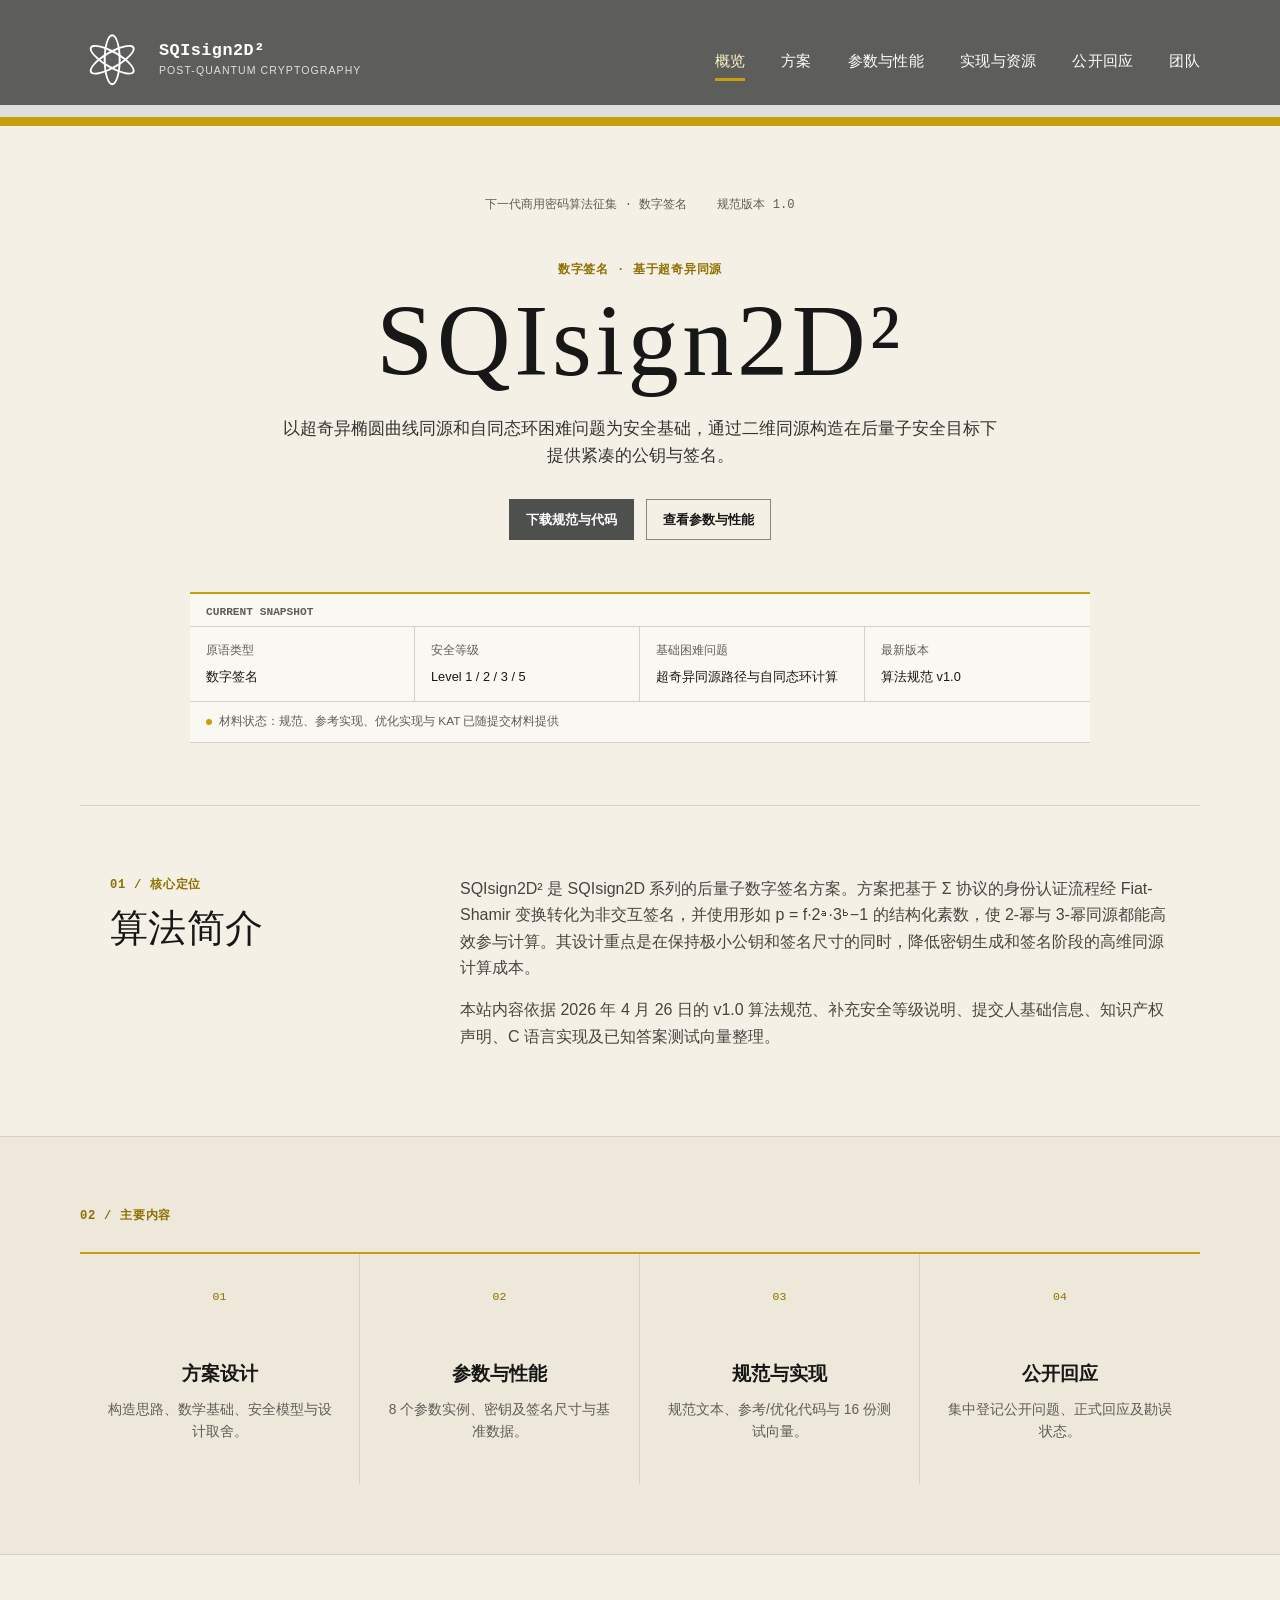
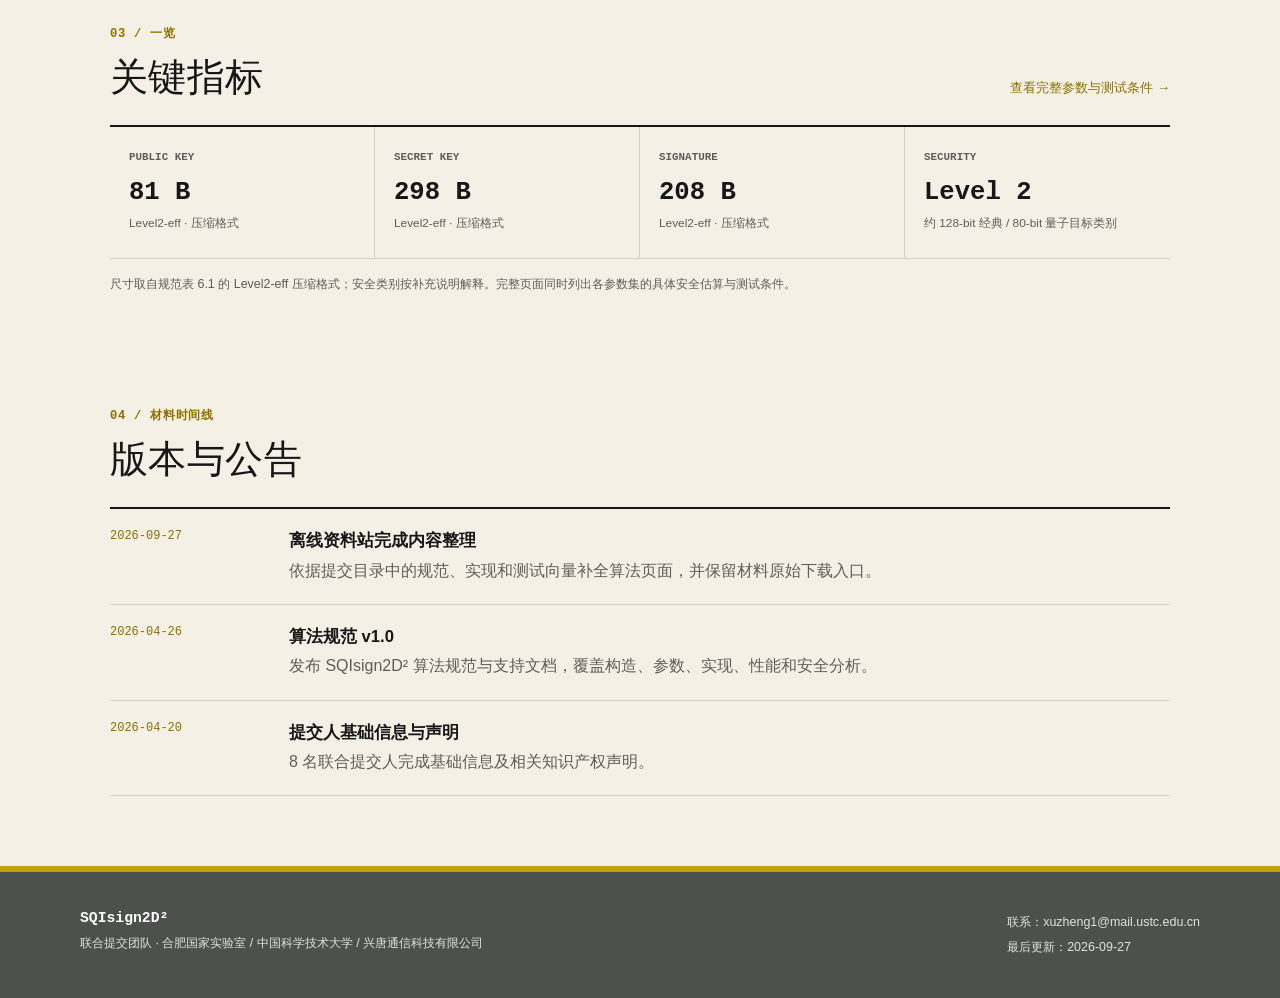
==== index.html @ 8ddaa25a "Add files via upload 0.1" ====
<!doctype html>
<html lang="zh-CN">
<head>
  <meta charset="utf-8">
  <meta name="viewport" content="width=device-width, initial-scale=1">
  <meta name="description" content="SQIsign2D² 是基于超奇异椭圆曲线同源与自同态环困难问题的后量子数字签名方案。">
  <title>SQIsign2D² — 后量子数字签名方案</title>
  <link rel="icon" type="image/svg+xml" href="assets/favicon.svg">
  <link rel="stylesheet" href="assets/styles.css">
  <script defer src="assets/site.js"></script>
</head>
<body data-page="home">
  <a class="skip-link" href="#main">跳到正文</a>
  <header class="site-header">
    <a class="brand" href="index.html" aria-label="返回首页">
      <span class="brand-mark" aria-hidden="true"><i></i><i></i><i></i></span>
      <span><b>SQIsign2D²</b><small>POST-QUANTUM CRYPTOGRAPHY</small></span>
    </a>
    <button class="menu-button" type="button" aria-expanded="false" aria-controls="primary-nav">菜单</button>
    <nav id="primary-nav" class="primary-nav" aria-label="主导航">
      <a data-nav="home" href="index.html">概览</a>
      <a data-nav="scheme" href="scheme.html">方案</a>
      <a data-nav="parameters" href="parameters.html">参数与性能</a>
      <a data-nav="implementation" href="implementation.html">实现与资源</a>
      <a data-nav="responses" href="responses.html">公开回应</a>
      <a data-nav="team" href="team.html">团队</a>
    </nav>
  </header>
  <main id="main">
    <section class="hero">
      <div class="eyebrow"><span>下一代商用密码算法征集 · 数字签名</span><span>规范版本 1.0</span></div>
      <div class="hero-layout">
        <div>
          <p class="kicker">数字签名 · 基于超奇异同源</p>
          <h1>SQIsign2D²</h1>
          <p class="lead">以超奇异椭圆曲线同源和自同态环困难问题为安全基础，通过二维同源构造在后量子安全目标下提供紧凑的公钥与签名。</p>
          <div class="hero-actions">
            <a class="button primary" href="implementation.html#downloads">下载规范与代码</a>
            <a class="button ghost" href="parameters.html">查看参数与性能</a>
          </div>
        </div>
        <aside class="status-panel" aria-label="方案状态">
          <p class="panel-label">CURRENT SNAPSHOT</p>
          <dl>
            <div><dt>原语类型</dt><dd>数字签名</dd></div>
            <div><dt>安全等级</dt><dd>Level 1 / 2 / 3 / 5</dd></div>
            <div><dt>基础困难问题</dt><dd>超奇异同源路径与自同态环计算</dd></div>
            <div><dt>最新版本</dt><dd>算法规范 v1.0</dd></div>
          </dl>
          <p class="status-note"><span></span>材料状态：规范、参考实现、优化实现与 KAT 已随提交材料提供</p>
        </aside>
      </div>
    </section>
    <section class="section intro-grid">
      <div><p class="section-index">01 / 核心定位</p><h2>算法简介</h2></div>
      <div class="prose">
        <p>SQIsign2D² 是 SQIsign2D 系列的后量子数字签名方案。方案把基于 Σ 协议的身份认证流程经 Fiat-Shamir 变换转化为非交互签名，并使用形如 p = f·2ᵃ·3ᵇ−1 的结构化素数，使 2-幂与 3-幂同源都能高效参与计算。其设计重点是在保持极小公钥和签名尺寸的同时，降低密钥生成和签名阶段的高维同源计算成本。</p>
        <p>本站内容依据 2026 年 4 月 26 日的 v1.0 算法规范、补充安全等级说明、提交人基础信息、知识产权声明、C 语言实现及已知答案测试向量整理。</p>
      </div>
    </section>
    <section class="section feature-band">
      <p class="section-index light">02 / 主要内容</p>
      <div class="feature-grid">
        <a href="scheme.html"><span>01</span><h3>方案设计</h3><p>构造思路、数学基础、安全模型与设计取舍。</p></a>
        <a href="parameters.html"><span>02</span><h3>参数与性能</h3><p>8 个参数实例、密钥及签名尺寸与基准数据。</p></a>
        <a href="implementation.html"><span>03</span><h3>规范与实现</h3><p>规范文本、参考/优化代码与 16 份测试向量。</p></a>
        <a href="responses.html"><span>04</span><h3>公开回应</h3><p>集中登记公开问题、正式回应及勘误状态。</p></a>
      </div>
    </section>
    <section class="section metrics-section">
      <div class="section-heading"><div><p class="section-index">03 / 一览</p><h2>关键指标</h2></div><a class="text-link" href="parameters.html">查看完整参数与测试条件 →</a></div>
      <div class="metric-grid">
        <article><small>PUBLIC KEY</small><strong>81 B</strong><span>Level2-eff · 压缩格式</span></article>
        <article><small>SECRET KEY</small><strong>298 B</strong><span>Level2-eff · 压缩格式</span></article>
        <article><small>SIGNATURE</small><strong>208 B</strong><span>Level2-eff · 压缩格式</span></article>
        <article><small>SECURITY</small><strong>Level 2</strong><span>约 128-bit 经典 / 80-bit 量子目标类别</span></article>
      </div>
      <p class="fineprint">尺寸取自规范表 6.1 的 Level2-eff 压缩格式；安全类别按补充说明解释。完整页面同时列出各参数集的具体安全估算与测试条件。</p>
    </section>
    <section class="section update-section">
      <div class="section-heading"><div><p class="section-index">04 / 材料时间线</p><h2>版本与公告</h2></div></div>
      <ol class="timeline">
        <li><time>2026-09-27</time><div><h3>离线资料站完成内容整理</h3><p>依据提交目录中的规范、实现和测试向量补全算法页面，并保留材料原始下载入口。</p></div></li>
        <li><time>2026-04-26</time><div><h3>算法规范 v1.0</h3><p>发布 SQIsign2D² 算法规范与支持文档，覆盖构造、参数、实现、性能和安全分析。</p></div></li>
        <li><time>2026-04-20</time><div><h3>提交人基础信息与声明</h3><p>8 名联合提交人完成基础信息及相关知识产权声明。</p></div></li>
      </ol>
    </section>
  </main>
  <footer class="site-footer"><div><b>SQIsign2D²</b><p>联合提交团队 · 合肥国家实验室 / 中国科学技术大学 / 兴唐通信科技有限公司</p></div><div><p>联系：xuzheng1@mail.ustc.edu.cn</p><p>最后更新：2026-09-27</p></div></footer>
</body>
</html>
---- assets/styles.css ----
:root {
  --ink: #171717;
  --muted: #5f5d58;
  --ivory: #f4f0e5;
  --ivory-deep: #ebe5d8;
  --paper: #fffdf7;
  --charcoal: #5d5e5b;
  --charcoal-dark: #4e504e;
  --gold: #c5a009;
  --gold-dark: #8d7000;
  --line: #d8d1c2;
  --max: 1120px;
  --serif: Georgia, "Times New Roman", "Songti SC", STSong, serif;
  --sans: Arial, "Microsoft YaHei", sans-serif;
  --mono: "Courier New", Consolas, monospace;
}

* { box-sizing: border-box; }
html { scroll-behavior: smooth; }
body { margin: 0; color: var(--ink); background: var(--ivory); font: 16px/1.65 var(--sans); }
a { color: var(--gold-dark); }
button, select { font: inherit; }
p, h1, h2, h3 { margin-top: 0; }
.skip-link { position: fixed; z-index: 100; top: -5rem; left: 1rem; padding: .6rem 1rem; background: #fff; }
.skip-link:focus { top: 1rem; }

.site-header {
  min-height: 126px;
  padding: 0 max(30px, calc((100vw - var(--max)) / 2));
  display: flex;
  align-items: center;
  justify-content: space-between;
  gap: 2rem;
  color: #fff;
  background: var(--charcoal);
  border-bottom: 9px solid var(--gold);
  box-shadow: inset 0 -12px 0 rgba(255,255,255,.8);
}
.brand { display: flex; align-items: center; gap: 15px; color: #fff; text-decoration: none; min-width: max-content; }
.brand span:last-child { display: flex; flex-direction: column; line-height: 1.12; }
.brand b { font: 600 1.05rem var(--mono); letter-spacing: .03em; }
.brand small { margin-top: 5px; color: #e0e0dc; font-size: .66rem; letter-spacing: .1em; }
.brand-mark { position: relative; width: 64px; height: 64px; display: grid; place-items: center; transform: rotate(30deg); }
.brand-mark i { position: absolute; width: 51px; height: 17px; border: 2px solid #fff; border-radius: 50%; }
.brand-mark i:nth-child(2) { transform: rotate(60deg); }
.brand-mark i:nth-child(3) { transform: rotate(120deg); }
.primary-nav { display: flex; align-items: center; gap: clamp(18px, 2.8vw, 40px); }
.primary-nav a { position: relative; padding: 44px 0 38px; color: #fff; text-decoration: none; font: 500 .96rem var(--mono); letter-spacing: .02em; white-space: nowrap; }
.primary-nav a:hover, .primary-nav a.active { color: #fff5c6; }
.primary-nav a.active::after { content: ""; position: absolute; right: 0; bottom: 29px; left: 0; height: 3px; background: var(--gold); }
.menu-button { display: none; padding: .45rem .75rem; color: #fff; background: transparent; border: 1px solid #e6e6e1; }

.hero { padding: 70px max(30px, calc((100vw - var(--max)) / 2)) 62px; text-align: center; background: var(--ivory); }
.eyebrow { display: flex; justify-content: center; gap: 30px; color: var(--muted); font: 500 .76rem var(--mono); }
.hero-layout { padding-top: 48px; }
.kicker, .section-index { color: var(--gold-dark); font: 600 .76rem var(--mono); letter-spacing: .06em; text-transform: uppercase; }
.hero h1 { margin: 8px 0 22px; font: 400 clamp(4rem, 8vw, 7rem)/1 var(--serif); letter-spacing: .035em; }
.lead { max-width: 720px; margin: 0 auto; color: #343432; font-size: 1.04rem; }
.hero-actions { display: flex; flex-wrap: wrap; justify-content: center; gap: 12px; margin-top: 30px; }
.button { display: inline-flex; min-height: 41px; padding: .5rem 1rem; align-items: center; justify-content: center; color: var(--ink); background: transparent; border: 1px solid #88857d; text-decoration: none; font-size: .84rem; font-weight: 600; }
.button:hover { border-color: var(--gold-dark); background: #fffaf0; }
.button.primary { color: #fff; background: var(--charcoal-dark); border-color: var(--charcoal-dark); }
.button.primary:hover { background: #3f413f; }
.button.small { min-height: 36px; padding: .4rem .7rem; font-size: .78rem; }
.button.disabled { color: var(--muted); background: var(--ivory-deep); border-color: var(--line); pointer-events: none; overflow-wrap: anywhere; }
.status-panel { max-width: 900px; margin: 52px auto 0; padding: 0; text-align: left; background: rgba(255,255,255,.48); border-top: 2px solid var(--gold); border-bottom: 1px solid var(--line); }
.panel-label { margin: 0; padding: 12px 16px 8px; color: var(--muted); font: 600 .7rem var(--mono); }
.status-panel dl { display: grid; grid-template-columns: repeat(4, 1fr); margin: 0; }
.status-panel dl div { min-width: 0; padding: 14px 16px; border-top: 1px solid var(--line); border-right: 1px solid var(--line); }
.status-panel dl div:last-child { border-right: 0; }
.status-panel dt { color: var(--muted); font-size: .75rem; }
.status-panel dd { margin: 5px 0 0; font-size: .8rem; overflow-wrap: anywhere; }
.status-note { margin: 0; padding: 10px 16px; color: var(--muted); border-top: 1px solid var(--line); font-size: .74rem; }
.status-note span { display: inline-block; width: 6px; height: 6px; margin-right: 7px; background: var(--gold); border-radius: 50%; }

.section, .wide-article { max-width: var(--max); margin: auto; padding: 70px 30px; }
.intro-grid { display: grid; grid-template-columns: 280px 1fr; gap: 70px; border-top: 1px solid var(--line); }
h2 { margin-bottom: 25px; font: 400 clamp(1.8rem, 3vw, 2.55rem)/1.2 var(--serif); letter-spacing: .01em; }
h3 { font-size: 1.04rem; line-height: 1.4; }
.prose { color: #464541; }
.feature-band { max-width: none; padding-right: max(30px, calc((100vw - var(--max)) / 2)); padding-left: max(30px, calc((100vw - var(--max)) / 2)); background: #eee8db; border-top: 1px solid var(--line); border-bottom: 1px solid var(--line); }
.section-index.light { color: var(--gold-dark); }
.feature-grid { display: grid; grid-template-columns: repeat(4, 1fr); margin-top: 28px; border-top: 2px solid var(--gold); }
.feature-grid a { min-height: 230px; padding: 28px 25px; color: var(--ink); border-right: 1px solid var(--line); text-align: center; text-decoration: none; }
.feature-grid a:last-child { border-right: 0; }
.feature-grid a:hover { background: rgba(255,255,255,.45); }
.feature-grid a > span { color: var(--gold-dark); font: 500 .72rem var(--mono); }
.feature-grid h3 { margin: 52px 0 12px; font: 600 1.2rem var(--sans); }
.feature-grid p { margin: 0; color: var(--muted); font-size: .86rem; }
.section-heading { display: flex; align-items: end; justify-content: space-between; gap: 28px; }
.text-link { margin-bottom: 27px; text-decoration: none; font-size: .82rem; }
.metric-grid { display: grid; grid-template-columns: repeat(4, 1fr); border-top: 2px solid var(--ink); border-bottom: 1px solid var(--line); }
.metric-grid article { min-width: 0; padding: 24px 19px; border-right: 1px solid var(--line); display: flex; flex-direction: column; }
.metric-grid article:last-child { border: 0; }
.metric-grid small { color: var(--muted); font: 600 .68rem var(--mono); }
.metric-grid strong { margin: 15px 0 7px; font: 600 clamp(1.15rem, 2vw, 1.6rem) var(--mono); overflow-wrap: anywhere; }
.metric-grid span { color: var(--muted); font-size: .74rem; overflow-wrap: anywhere; }
.fineprint { margin-top: 15px; color: var(--muted); font-size: .78rem; }
.update-section { padding-top: 30px; }
.timeline { margin: 0; padding: 0; border-top: 2px solid var(--ink); list-style: none; }
.timeline li { display: grid; grid-template-columns: 155px 1fr; gap: 24px; padding: 20px 0; border-bottom: 1px solid var(--line); }
.timeline time { color: var(--gold-dark); font: 500 .75rem var(--mono); }
.timeline h3 { margin: 0 0 5px; }
.timeline p { margin: 0; color: var(--muted); overflow-wrap: anywhere; }

.page-hero { padding: 62px max(30px, calc((100vw - var(--max)) / 2)) 54px; background: var(--ivory); border-bottom: 1px solid var(--line); }
.page-hero h1 { margin: 9px 0 17px; font: 400 clamp(2.8rem, 6vw, 4.7rem)/1.08 var(--serif); letter-spacing: .025em; }
.page-hero > p:last-of-type { max-width: 760px; margin-bottom: 0; color: var(--muted); overflow-wrap: anywhere; }
.content-shell { max-width: var(--max); margin: auto; padding: 62px 30px 90px; display: grid; grid-template-columns: 180px 1fr; gap: 70px; }
.side-nav { position: sticky; top: 24px; height: max-content; display: flex; flex-direction: column; border-top: 2px solid var(--gold); }
.side-nav p { margin: 12px 0 6px; color: var(--muted); font-size: .78rem; }
.side-nav a { padding: 9px 0; border-top: 1px solid var(--line); text-decoration: none; font-size: .84rem; }
.article-body section, .wide-article > section { margin-bottom: 72px; scroll-margin-top: 20px; }
.article-body p { color: #45443f; overflow-wrap: anywhere; }
.article-body h3 { margin-top: 30px; }
.flow { display: grid; grid-template-columns: 1fr auto 1fr auto 1fr; align-items: center; margin: 28px 0; padding: 21px; background: var(--paper); border: 1px solid var(--line); }
.flow div { display: flex; flex-direction: column; }
.flow b { font: 600 .83rem var(--mono); overflow-wrap: anywhere; }
.flow span { color: var(--muted); font-size: .74rem; overflow-wrap: anywhere; }
.flow i { color: var(--gold-dark); font-style: normal; }
.callout { display: flex; flex-direction: column; gap: 12px; margin: 22px 0; padding: 20px; background: #eee8db; border-left: 3px solid var(--gold); }
.callout b { color: #6f5b0a; font-size: .78rem; }
code { font-family: var(--mono); font-size: .82rem; white-space: pre-wrap; overflow-wrap: anywhere; }
.number-list { margin: 0; padding: 0; list-style: none; counter-reset: item; }
.number-list li { display: grid; grid-template-columns: 1fr 2fr; gap: 26px; padding: 16px 0; border-top: 1px solid var(--line); counter-increment: item; }
.number-list li::before { content: "0" counter(item); grid-column: 1 / -1; color: var(--gold-dark); font: 500 .7rem var(--mono); }
.number-list span { color: var(--muted); overflow-wrap: anywhere; }
.two-col { display: grid; grid-template-columns: 1fr 1fr; gap: 30px; }
.two-col > div { padding-top: 17px; border-top: 2px solid var(--ink); }
.two-col li { margin-bottom: 7px; overflow-wrap: anywhere; }
blockquote { margin: 26px 0; padding: 6px 0 6px 20px; color: #3e3c36; border-left: 3px solid var(--gold); font: 400 1.1rem/1.6 var(--serif); overflow-wrap: anywhere; }
.wide-article { padding-top: 60px; }
.version-chip { margin-bottom: 24px; padding: 6px 10px; border: 1px solid var(--line); color: var(--muted); font: 500 .72rem var(--mono); }
.table-wrap { overflow-x: auto; border-top: 2px solid var(--ink); }
table { width: 100%; min-width: 800px; border-collapse: collapse; background: rgba(255,255,255,.24); font-size: .84rem; }
caption { padding: 10px 0; color: var(--muted); text-align: left; font-size: .76rem; }
th, td { padding: 13px 12px; border-bottom: 1px solid var(--line); text-align: left; vertical-align: top; overflow-wrap: anywhere; }
thead th { background: var(--ivory-deep); font: 600 .72rem var(--mono); }
tbody th { font: 600 .8rem var(--mono); }
.benchmark-meta { display: grid; grid-template-columns: repeat(4, 1fr); margin: 20px 0; border: 1px solid var(--line); background: rgba(255,255,255,.3); }
.benchmark-meta div { display: flex; flex-direction: column; padding: 17px; border-right: 1px solid var(--line); }
.benchmark-meta div:last-child { border: 0; }
.benchmark-meta small { color: var(--muted); font-size: .71rem; }
.benchmark-meta b { margin-top: 6px; font-size: .79rem; overflow-wrap: anywhere; }
.resource-grid { display: grid; grid-template-columns: repeat(2, 1fr); gap: 14px; }
.resource-grid article { min-width: 0; padding: 22px; background: rgba(255,255,255,.35); border: 1px solid var(--line); }
.resource-grid article > span { color: var(--gold-dark); font: 600 .7rem var(--mono); }
.resource-grid h3 { margin: 20px 0 6px; }
.resource-grid p { min-height: 28px; color: var(--muted); font-size: .82rem; overflow-wrap: anywhere; }
.resource-grid .button { width: 100%; justify-content: flex-start; }
.status-tag { display: inline-block; padding: 1px 6px; border: 1px solid #9a9589; font-size: .7rem; }
.code-block { color: #eeeeea; background: #3f4140; border-top: 3px solid var(--gold); }
.code-block > div { display: flex; justify-content: space-between; padding: 9px 14px; color: #d0d0cb; border-bottom: 1px solid #656764; font: 500 .7rem var(--mono); }
.code-block button { color: #fff2b0; background: none; border: 0; cursor: pointer; }
.code-block pre { min-height: 135px; margin: 0; padding: 20px; overflow: auto; }
.response-policy { padding: 28px; background: rgba(255,255,255,.38); border: 1px solid var(--line); }
.policy-meta { display: flex; flex-wrap: wrap; gap: 8px 24px; padding-top: 15px; border-top: 1px solid var(--line); color: var(--muted); font-size: .76rem; }
.filter-label { margin-bottom: 24px; font-size: .78rem; }
.filter-label select { margin-left: 7px; padding: 6px 24px 6px 8px; background: var(--paper); border: 1px solid var(--line); }
.response-list { border-top: 2px solid var(--ink); }
.response-list details { border-bottom: 1px solid var(--line); }
.response-list summary { display: grid; grid-template-columns: 86px 1fr 115px; gap: 18px; align-items: center; padding: 18px 0; list-style: none; cursor: pointer; }
.response-list summary::-webkit-details-marker { display: none; }
.response-list summary b { overflow-wrap: anywhere; }
.response-list summary time { color: var(--muted); font: 500 .7rem var(--mono); text-align: right; }
.response-list details > div { max-width: 860px; padding: 0 0 24px 104px; }
.response-list dl { display: grid; grid-template-columns: 95px 1fr; }
.response-list dt, .response-list dd { padding: 10px 0; border-top: 1px solid var(--line); }
.response-list dt { color: var(--muted); font-size: .73rem; }
.response-list dd { margin: 0; overflow-wrap: anywhere; }
.response-state { padding: 3px 6px; border: 1px solid; font: 600 .66rem var(--mono); }
.response-state.answered { color: #3f675c; }
.response-state.updated { color: #715d08; }
.response-state.open { color: #7f503f; }
.empty-state { padding: 28px; background: rgba(255,255,255,.38); border-top: 2px solid var(--ink); border-bottom: 1px solid var(--line); }
.empty-state strong { display: block; margin-bottom: 8px; font: 600 1rem var(--sans); }
.empty-state p { margin: 0; color: var(--muted); }
.team-grid { display: grid; grid-template-columns: repeat(2, 1fr); border-top: 2px solid var(--ink); }
.team-grid article { min-height: 145px; padding: 24px 22px 25px 0; border-bottom: 1px solid var(--line); }
.team-grid article:nth-child(odd) { margin-right: 25px; border-right: 1px solid var(--line); }
.team-grid article > span { color: var(--gold-dark); font: 500 .68rem var(--mono); }
.team-grid h3 { margin: 18px 0 5px; overflow-wrap: anywhere; }
.team-grid p { margin-bottom: 4px; font-size: .82rem; overflow-wrap: anywhere; }
.team-grid small { color: var(--muted); overflow-wrap: anywhere; }
.institution-list { display: grid; grid-template-columns: 1fr 1fr; border-top: 2px solid var(--ink); }
.institution-list p { margin: 0; padding: 15px 14px 15px 0; border-bottom: 1px solid var(--line); overflow-wrap: anywhere; }
.contact-panel { display: grid; grid-template-columns: 1fr 1fr; gap: 35px; padding: 30px !important; background: #eee8db; border: 1px solid var(--line); }
.contact-panel h2 { margin-bottom: 0; }
.contact-panel p { color: #4b4943; overflow-wrap: anywhere; }
.site-footer { display: flex; justify-content: space-between; gap: 30px; padding: 36px max(30px, calc((100vw - var(--max)) / 2)); color: #e2e2dd; background: var(--charcoal-dark); border-top: 6px solid var(--gold); font-size: .78rem; }
.site-footer b { color: #fff; font: 600 .92rem var(--mono); }
.site-footer p { margin: 4px 0; overflow-wrap: anywhere; }

@media (max-width: 940px) {
  .site-header { min-height: 90px; flex-wrap: wrap; padding-top: 12px; padding-bottom: 18px; }
  .brand-mark { width: 48px; height: 48px; }
  .brand-mark i { width: 39px; height: 14px; }
  .menu-button { display: block; }
  .primary-nav { display: none; width: 100%; flex-direction: column; align-items: stretch; gap: 0; }
  .primary-nav.open { display: flex; }
  .primary-nav a { padding: 9px 4px; border-top: 1px solid #777875; }
  .primary-nav a.active::after { display: none; }
  .status-panel dl { grid-template-columns: 1fr 1fr; }
  .status-panel dl div:nth-child(2) { border-right: 0; }
  .status-panel dl div:nth-child(-n+2) { border-bottom: 1px solid var(--line); }
  .feature-grid { grid-template-columns: 1fr 1fr; }
  .feature-grid a:nth-child(2) { border-right: 0; }
  .feature-grid a:nth-child(-n+2) { border-bottom: 1px solid var(--line); }
  .content-shell { grid-template-columns: 1fr; gap: 35px; }
  .side-nav { position: static; display: grid; grid-template-columns: repeat(2, 1fr); }
  .side-nav p { grid-column: 1 / -1; }
  .benchmark-meta { grid-template-columns: 1fr 1fr; }
  .benchmark-meta div:nth-child(2) { border-right: 0; }
  .benchmark-meta div:nth-child(-n+2) { border-bottom: 1px solid var(--line); }
}

@media (max-width: 660px) {
  .hero { padding-top: 48px; }
  .eyebrow { flex-direction: column; gap: 3px; }
  .hero-layout { padding-top: 35px; }
  .hero h1 { font-size: clamp(2.4rem, 12vw, 3.25rem); letter-spacing: .01em; }
  .hero-actions { flex-direction: column; }
  .button { width: 100%; }
  .status-panel dl { grid-template-columns: 1fr; }
  .status-panel dl div { border-right: 0; border-bottom: 1px solid var(--line); }
  .section, .wide-article { padding-top: 54px; padding-bottom: 54px; }
  .intro-grid, .two-col, .contact-panel { grid-template-columns: 1fr; gap: 25px; }
  .feature-grid, .metric-grid, .team-grid, .institution-list { grid-template-columns: 1fr; }
  .feature-grid a, .metric-grid article, .team-grid article, .team-grid article:nth-child(odd) { margin-right: 0; border-right: 0; border-bottom: 1px solid var(--line); }
  .section-heading { align-items: start; flex-direction: column; gap: 0; }
  .text-link, .version-chip, .filter-label { margin-bottom: 22px; }
  .timeline li { grid-template-columns: 1fr; gap: 6px; }
  .flow { grid-template-columns: 1fr; gap: 7px; text-align: center; }
  .flow i { transform: rotate(90deg); }
  .number-list li { grid-template-columns: 1fr; }
  .resource-grid, .benchmark-meta { grid-template-columns: 1fr; }
  .benchmark-meta div { border-right: 0; border-bottom: 1px solid var(--line); }
  .response-list summary { grid-template-columns: 80px 1fr; }
  .response-list summary time { grid-column: 2; text-align: left; }
  .response-list details > div { padding-left: 0; }
  .response-list dl { grid-template-columns: 1fr; }
  .response-list dd { padding-top: 0; border-top: 0; }
  .site-footer { flex-direction: column; }
}

@media (prefers-reduced-motion: reduce) { html { scroll-behavior: auto; } }
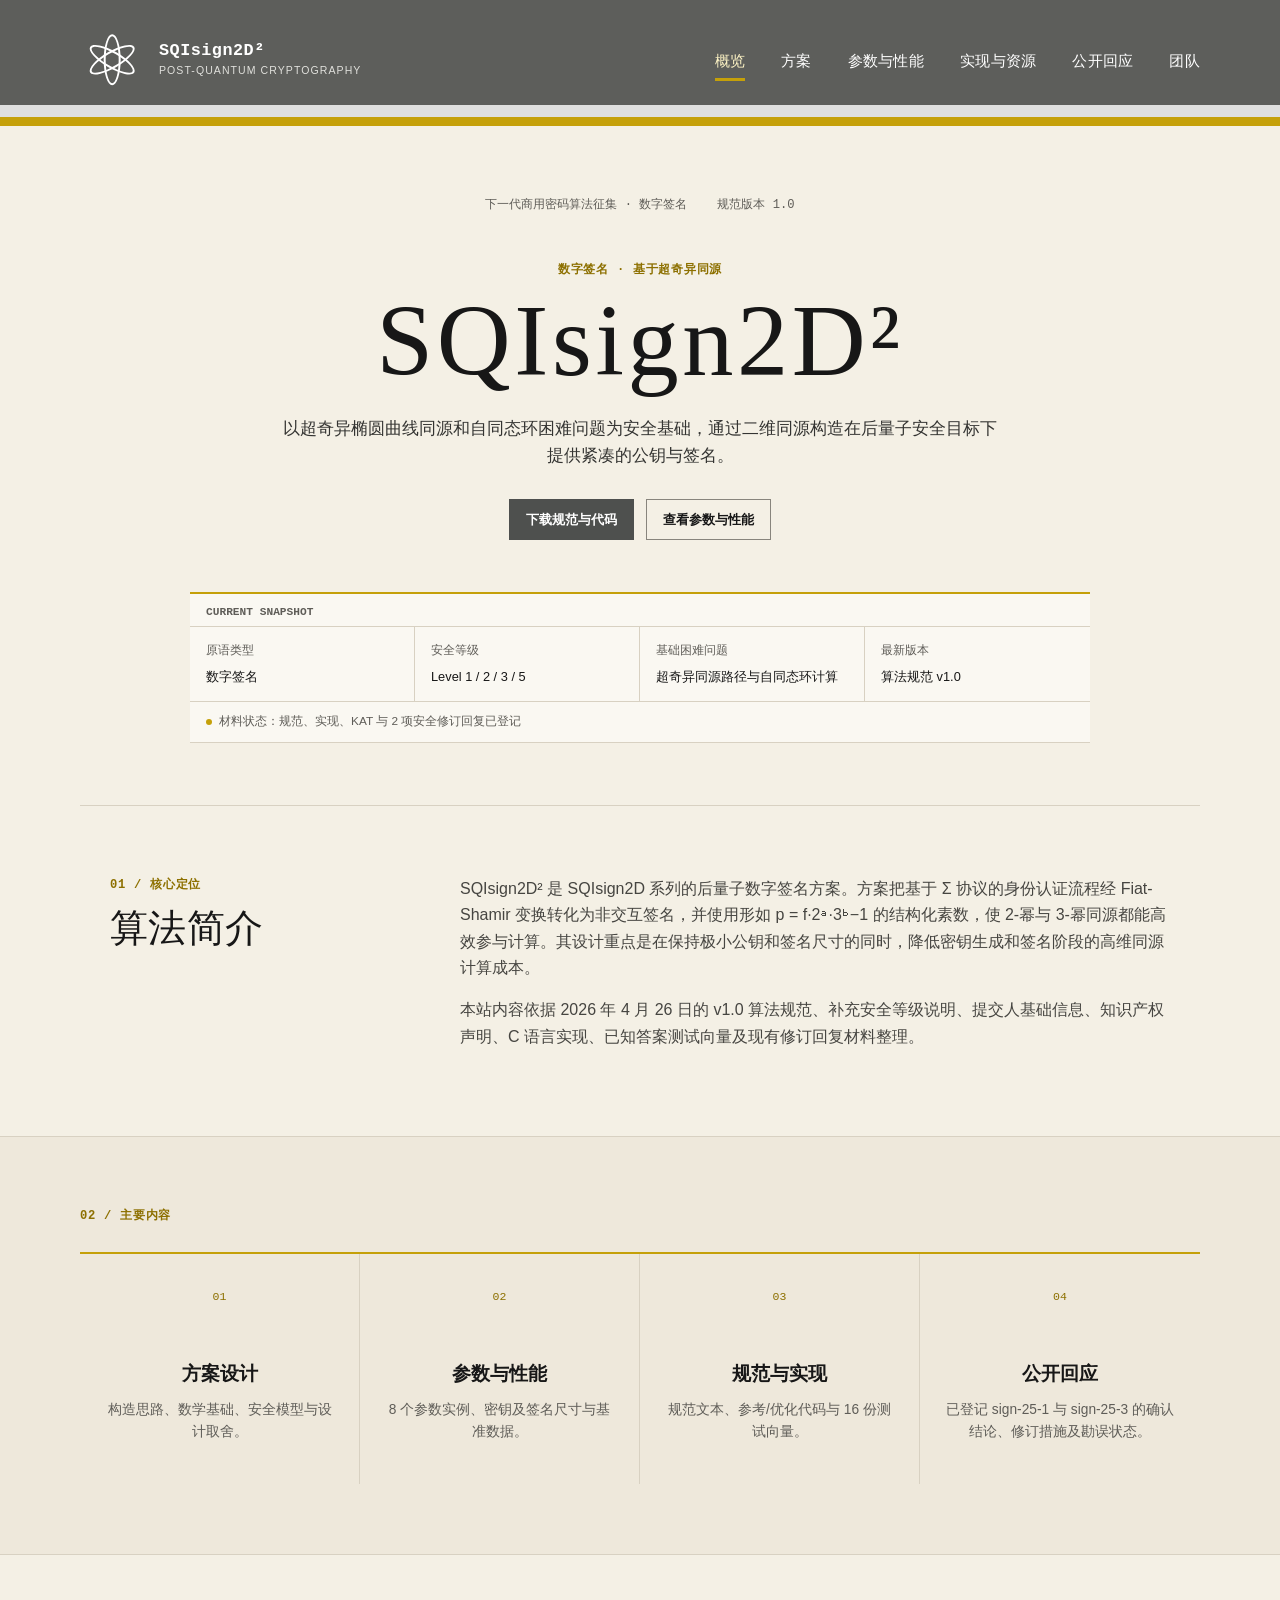
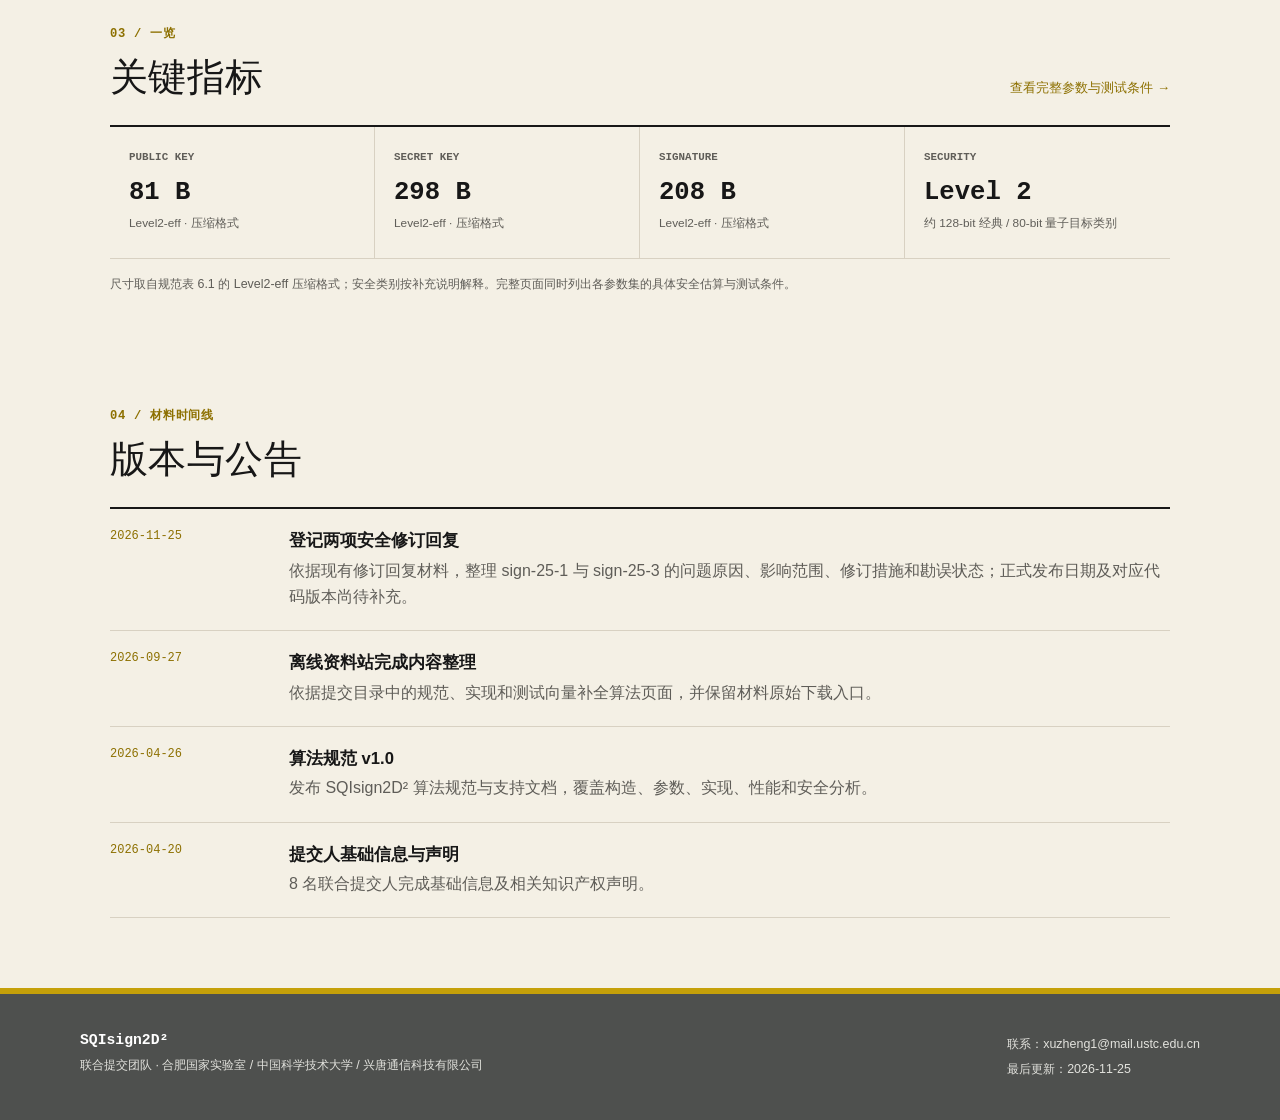
==== commit 4e440de9: "Add files via upload Update website with revision responses" ====
--- a/index.html
+++ b/index.html
@@ -1,91 +1,92 @@
-<!doctype html>
-<html lang="zh-CN">
-<head>
-  <meta charset="utf-8">
-  <meta name="viewport" content="width=device-width, initial-scale=1">
-  <meta name="description" content="SQIsign2D² 是基于超奇异椭圆曲线同源与自同态环困难问题的后量子数字签名方案。">
-  <title>SQIsign2D² — 后量子数字签名方案</title>
-  <link rel="icon" type="image/svg+xml" href="assets/favicon.svg">
-  <link rel="stylesheet" href="assets/styles.css">
-  <script defer src="assets/site.js"></script>
-</head>
-<body data-page="home">
-  <a class="skip-link" href="#main">跳到正文</a>
-  <header class="site-header">
-    <a class="brand" href="index.html" aria-label="返回首页">
-      <span class="brand-mark" aria-hidden="true"><i></i><i></i><i></i></span>
-      <span><b>SQIsign2D²</b><small>POST-QUANTUM CRYPTOGRAPHY</small></span>
-    </a>
-    <button class="menu-button" type="button" aria-expanded="false" aria-controls="primary-nav">菜单</button>
-    <nav id="primary-nav" class="primary-nav" aria-label="主导航">
-      <a data-nav="home" href="index.html">概览</a>
-      <a data-nav="scheme" href="scheme.html">方案</a>
-      <a data-nav="parameters" href="parameters.html">参数与性能</a>
-      <a data-nav="implementation" href="implementation.html">实现与资源</a>
-      <a data-nav="responses" href="responses.html">公开回应</a>
-      <a data-nav="team" href="team.html">团队</a>
-    </nav>
-  </header>
-  <main id="main">
-    <section class="hero">
-      <div class="eyebrow"><span>下一代商用密码算法征集 · 数字签名</span><span>规范版本 1.0</span></div>
-      <div class="hero-layout">
-        <div>
-          <p class="kicker">数字签名 · 基于超奇异同源</p>
-          <h1>SQIsign2D²</h1>
-          <p class="lead">以超奇异椭圆曲线同源和自同态环困难问题为安全基础，通过二维同源构造在后量子安全目标下提供紧凑的公钥与签名。</p>
-          <div class="hero-actions">
-            <a class="button primary" href="implementation.html#downloads">下载规范与代码</a>
-            <a class="button ghost" href="parameters.html">查看参数与性能</a>
-          </div>
-        </div>
-        <aside class="status-panel" aria-label="方案状态">
-          <p class="panel-label">CURRENT SNAPSHOT</p>
-          <dl>
-            <div><dt>原语类型</dt><dd>数字签名</dd></div>
-            <div><dt>安全等级</dt><dd>Level 1 / 2 / 3 / 5</dd></div>
-            <div><dt>基础困难问题</dt><dd>超奇异同源路径与自同态环计算</dd></div>
-            <div><dt>最新版本</dt><dd>算法规范 v1.0</dd></div>
-          </dl>
-          <p class="status-note"><span></span>材料状态：规范、参考实现、优化实现与 KAT 已随提交材料提供</p>
-        </aside>
-      </div>
-    </section>
-    <section class="section intro-grid">
-      <div><p class="section-index">01 / 核心定位</p><h2>算法简介</h2></div>
-      <div class="prose">
-        <p>SQIsign2D² 是 SQIsign2D 系列的后量子数字签名方案。方案把基于 Σ 协议的身份认证流程经 Fiat-Shamir 变换转化为非交互签名，并使用形如 p = f·2ᵃ·3ᵇ−1 的结构化素数，使 2-幂与 3-幂同源都能高效参与计算。其设计重点是在保持极小公钥和签名尺寸的同时，降低密钥生成和签名阶段的高维同源计算成本。</p>
-        <p>本站内容依据 2026 年 4 月 26 日的 v1.0 算法规范、补充安全等级说明、提交人基础信息、知识产权声明、C 语言实现及已知答案测试向量整理。</p>
-      </div>
-    </section>
-    <section class="section feature-band">
-      <p class="section-index light">02 / 主要内容</p>
-      <div class="feature-grid">
-        <a href="scheme.html"><span>01</span><h3>方案设计</h3><p>构造思路、数学基础、安全模型与设计取舍。</p></a>
-        <a href="parameters.html"><span>02</span><h3>参数与性能</h3><p>8 个参数实例、密钥及签名尺寸与基准数据。</p></a>
-        <a href="implementation.html"><span>03</span><h3>规范与实现</h3><p>规范文本、参考/优化代码与 16 份测试向量。</p></a>
-        <a href="responses.html"><span>04</span><h3>公开回应</h3><p>集中登记公开问题、正式回应及勘误状态。</p></a>
-      </div>
-    </section>
-    <section class="section metrics-section">
-      <div class="section-heading"><div><p class="section-index">03 / 一览</p><h2>关键指标</h2></div><a class="text-link" href="parameters.html">查看完整参数与测试条件 →</a></div>
-      <div class="metric-grid">
-        <article><small>PUBLIC KEY</small><strong>81 B</strong><span>Level2-eff · 压缩格式</span></article>
-        <article><small>SECRET KEY</small><strong>298 B</strong><span>Level2-eff · 压缩格式</span></article>
-        <article><small>SIGNATURE</small><strong>208 B</strong><span>Level2-eff · 压缩格式</span></article>
-        <article><small>SECURITY</small><strong>Level 2</strong><span>约 128-bit 经典 / 80-bit 量子目标类别</span></article>
-      </div>
-      <p class="fineprint">尺寸取自规范表 6.1 的 Level2-eff 压缩格式；安全类别按补充说明解释。完整页面同时列出各参数集的具体安全估算与测试条件。</p>
-    </section>
-    <section class="section update-section">
-      <div class="section-heading"><div><p class="section-index">04 / 材料时间线</p><h2>版本与公告</h2></div></div>
-      <ol class="timeline">
-        <li><time>2026-09-27</time><div><h3>离线资料站完成内容整理</h3><p>依据提交目录中的规范、实现和测试向量补全算法页面，并保留材料原始下载入口。</p></div></li>
-        <li><time>2026-04-26</time><div><h3>算法规范 v1.0</h3><p>发布 SQIsign2D² 算法规范与支持文档，覆盖构造、参数、实现、性能和安全分析。</p></div></li>
-        <li><time>2026-04-20</time><div><h3>提交人基础信息与声明</h3><p>8 名联合提交人完成基础信息及相关知识产权声明。</p></div></li>
-      </ol>
-    </section>
-  </main>
-  <footer class="site-footer"><div><b>SQIsign2D²</b><p>联合提交团队 · 合肥国家实验室 / 中国科学技术大学 / 兴唐通信科技有限公司</p></div><div><p>联系：xuzheng1@mail.ustc.edu.cn</p><p>最后更新：2026-09-27</p></div></footer>
-</body>
-</html>
+<!doctype html>
+<html lang="zh-CN">
+<head>
+  <meta charset="utf-8">
+  <meta name="viewport" content="width=device-width, initial-scale=1">
+  <meta name="description" content="SQIsign2D² 是基于超奇异椭圆曲线同源与自同态环困难问题的后量子数字签名方案。">
+  <title>SQIsign2D² — 后量子数字签名方案</title>
+  <link rel="icon" type="image/svg+xml" href="assets/favicon.svg">
+  <link rel="stylesheet" href="assets/styles.css">
+  <script defer src="assets/site.js"></script>
+</head>
+<body data-page="home">
+  <a class="skip-link" href="#main">跳到正文</a>
+  <header class="site-header">
+    <a class="brand" href="index.html" aria-label="返回首页">
+      <span class="brand-mark" aria-hidden="true"><i></i><i></i><i></i></span>
+      <span><b>SQIsign2D²</b><small>POST-QUANTUM CRYPTOGRAPHY</small></span>
+    </a>
+    <button class="menu-button" type="button" aria-expanded="false" aria-controls="primary-nav">菜单</button>
+    <nav id="primary-nav" class="primary-nav" aria-label="主导航">
+      <a data-nav="home" href="index.html">概览</a>
+      <a data-nav="scheme" href="scheme.html">方案</a>
+      <a data-nav="parameters" href="parameters.html">参数与性能</a>
+      <a data-nav="implementation" href="implementation.html">实现与资源</a>
+      <a data-nav="responses" href="responses.html">公开回应</a>
+      <a data-nav="team" href="team.html">团队</a>
+    </nav>
+  </header>
+  <main id="main">
+    <section class="hero">
+      <div class="eyebrow"><span>下一代商用密码算法征集 · 数字签名</span><span>规范版本 1.0</span></div>
+      <div class="hero-layout">
+        <div>
+          <p class="kicker">数字签名 · 基于超奇异同源</p>
+          <h1>SQIsign2D²</h1>
+          <p class="lead">以超奇异椭圆曲线同源和自同态环困难问题为安全基础，通过二维同源构造在后量子安全目标下提供紧凑的公钥与签名。</p>
+          <div class="hero-actions">
+            <a class="button primary" href="implementation.html#downloads">下载规范与代码</a>
+            <a class="button ghost" href="parameters.html">查看参数与性能</a>
+          </div>
+        </div>
+        <aside class="status-panel" aria-label="方案状态">
+          <p class="panel-label">CURRENT SNAPSHOT</p>
+          <dl>
+            <div><dt>原语类型</dt><dd>数字签名</dd></div>
+            <div><dt>安全等级</dt><dd>Level 1 / 2 / 3 / 5</dd></div>
+            <div><dt>基础困难问题</dt><dd>超奇异同源路径与自同态环计算</dd></div>
+            <div><dt>最新版本</dt><dd>算法规范 v1.0</dd></div>
+          </dl>
+          <p class="status-note"><span></span>材料状态：规范、实现、KAT 与 2 项安全修订回复已登记</p>
+        </aside>
+      </div>
+    </section>
+    <section class="section intro-grid">
+      <div><p class="section-index">01 / 核心定位</p><h2>算法简介</h2></div>
+      <div class="prose">
+        <p>SQIsign2D² 是 SQIsign2D 系列的后量子数字签名方案。方案把基于 Σ 协议的身份认证流程经 Fiat-Shamir 变换转化为非交互签名，并使用形如 p = f·2ᵃ·3ᵇ−1 的结构化素数，使 2-幂与 3-幂同源都能高效参与计算。其设计重点是在保持极小公钥和签名尺寸的同时，降低密钥生成和签名阶段的高维同源计算成本。</p>
+        <p>本站内容依据 2026 年 4 月 26 日的 v1.0 算法规范、补充安全等级说明、提交人基础信息、知识产权声明、C 语言实现、已知答案测试向量及现有修订回复材料整理。</p>
+      </div>
+    </section>
+    <section class="section feature-band">
+      <p class="section-index light">02 / 主要内容</p>
+      <div class="feature-grid">
+        <a href="scheme.html"><span>01</span><h3>方案设计</h3><p>构造思路、数学基础、安全模型与设计取舍。</p></a>
+        <a href="parameters.html"><span>02</span><h3>参数与性能</h3><p>8 个参数实例、密钥及签名尺寸与基准数据。</p></a>
+        <a href="implementation.html"><span>03</span><h3>规范与实现</h3><p>规范文本、参考/优化代码与 16 份测试向量。</p></a>
+        <a href="responses.html"><span>04</span><h3>公开回应</h3><p>已登记 sign-25-1 与 sign-25-3 的确认结论、修订措施及勘误状态。</p></a>
+      </div>
+    </section>
+    <section class="section metrics-section">
+      <div class="section-heading"><div><p class="section-index">03 / 一览</p><h2>关键指标</h2></div><a class="text-link" href="parameters.html">查看完整参数与测试条件 →</a></div>
+      <div class="metric-grid">
+        <article><small>PUBLIC KEY</small><strong>81 B</strong><span>Level2-eff · 压缩格式</span></article>
+        <article><small>SECRET KEY</small><strong>298 B</strong><span>Level2-eff · 压缩格式</span></article>
+        <article><small>SIGNATURE</small><strong>208 B</strong><span>Level2-eff · 压缩格式</span></article>
+        <article><small>SECURITY</small><strong>Level 2</strong><span>约 128-bit 经典 / 80-bit 量子目标类别</span></article>
+      </div>
+      <p class="fineprint">尺寸取自规范表 6.1 的 Level2-eff 压缩格式；安全类别按补充说明解释。完整页面同时列出各参数集的具体安全估算与测试条件。</p>
+    </section>
+    <section class="section update-section">
+      <div class="section-heading"><div><p class="section-index">04 / 材料时间线</p><h2>版本与公告</h2></div></div>
+      <ol class="timeline">
+        <li><time>2026-11-25</time><div><h3>登记两项安全修订回复</h3><p>依据现有修订回复材料，整理 sign-25-1 与 sign-25-3 的问题原因、影响范围、修订措施和勘误状态；正式发布日期及对应代码版本尚待补充。</p></div></li>
+        <li><time>2026-09-27</time><div><h3>离线资料站完成内容整理</h3><p>依据提交目录中的规范、实现和测试向量补全算法页面，并保留材料原始下载入口。</p></div></li>
+        <li><time>2026-04-26</time><div><h3>算法规范 v1.0</h3><p>发布 SQIsign2D² 算法规范与支持文档，覆盖构造、参数、实现、性能和安全分析。</p></div></li>
+        <li><time>2026-04-20</time><div><h3>提交人基础信息与声明</h3><p>8 名联合提交人完成基础信息及相关知识产权声明。</p></div></li>
+      </ol>
+    </section>
+  </main>
+  <footer class="site-footer"><div><b>SQIsign2D²</b><p>联合提交团队 · 合肥国家实验室 / 中国科学技术大学 / 兴唐通信科技有限公司</p></div><div><p>联系：xuzheng1@mail.ustc.edu.cn</p><p>最后更新：2026-11-25</p></div></footer>
+</body>
+</html>
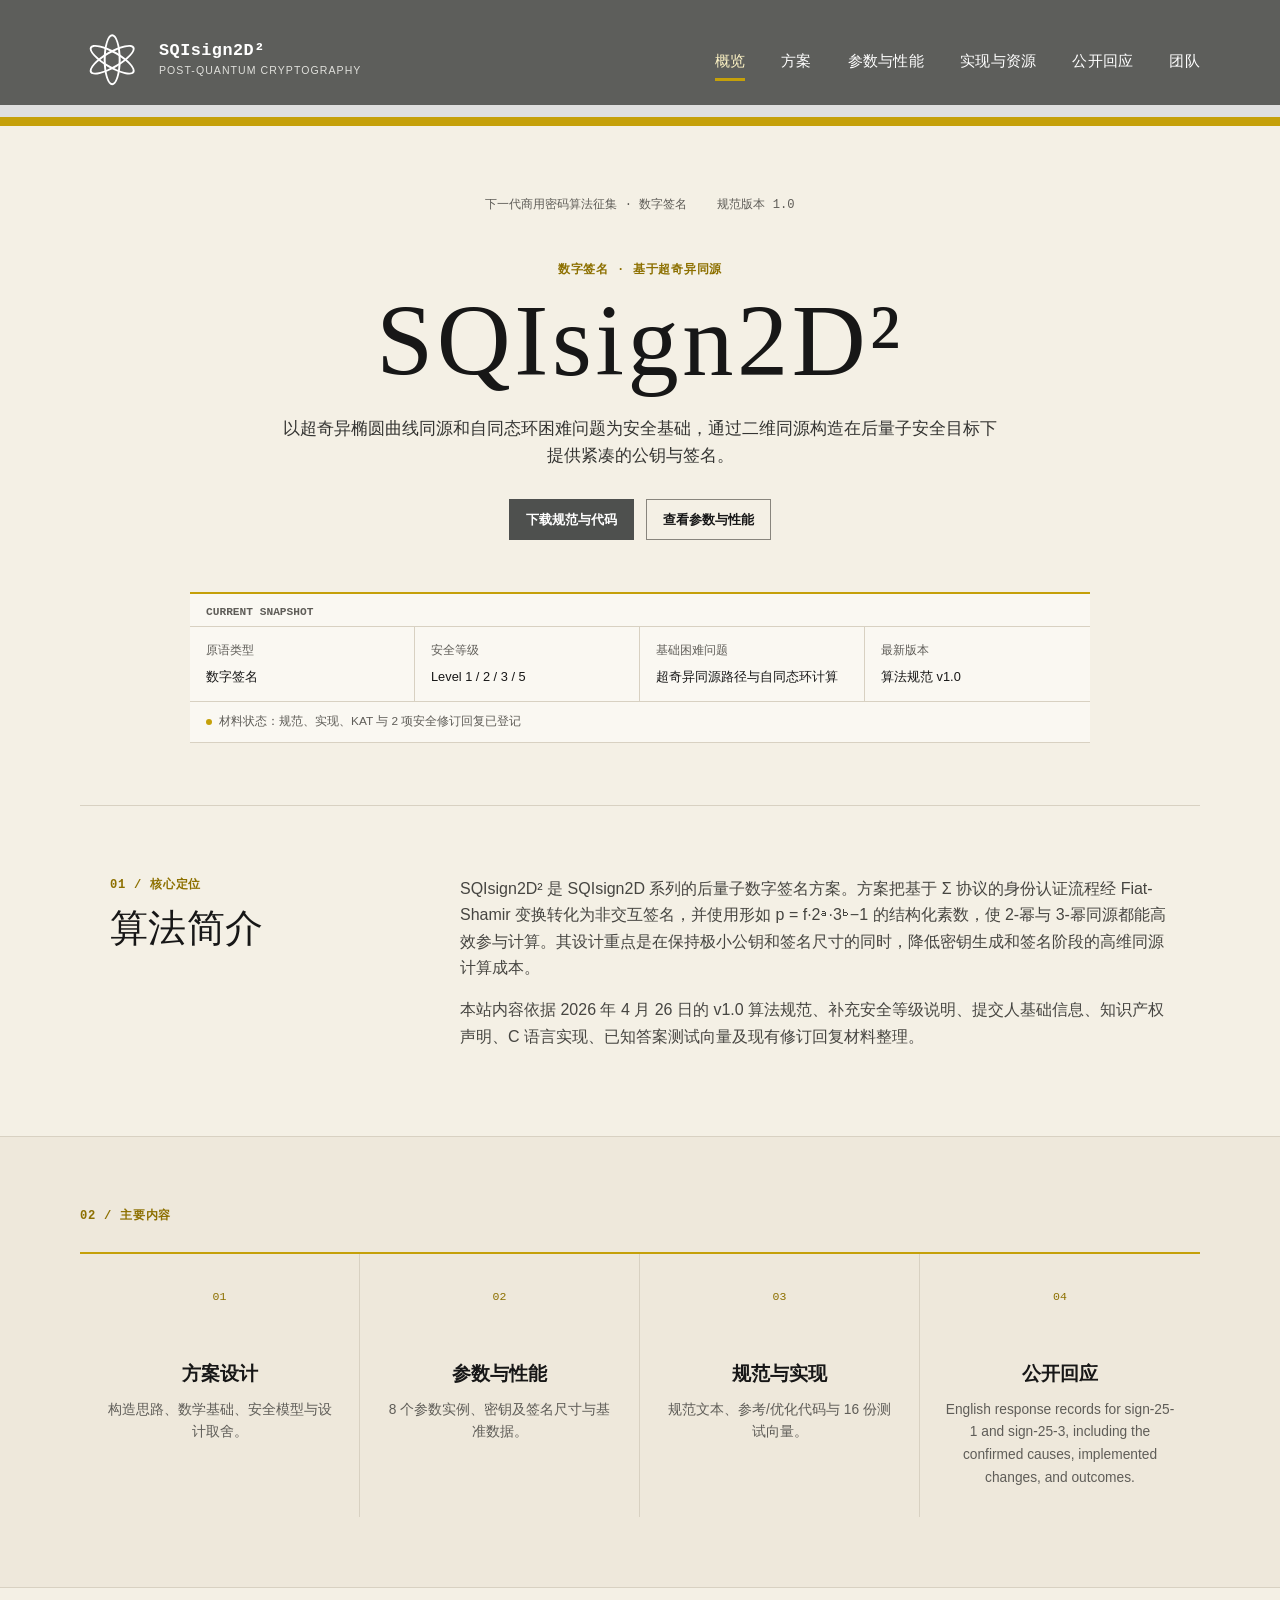
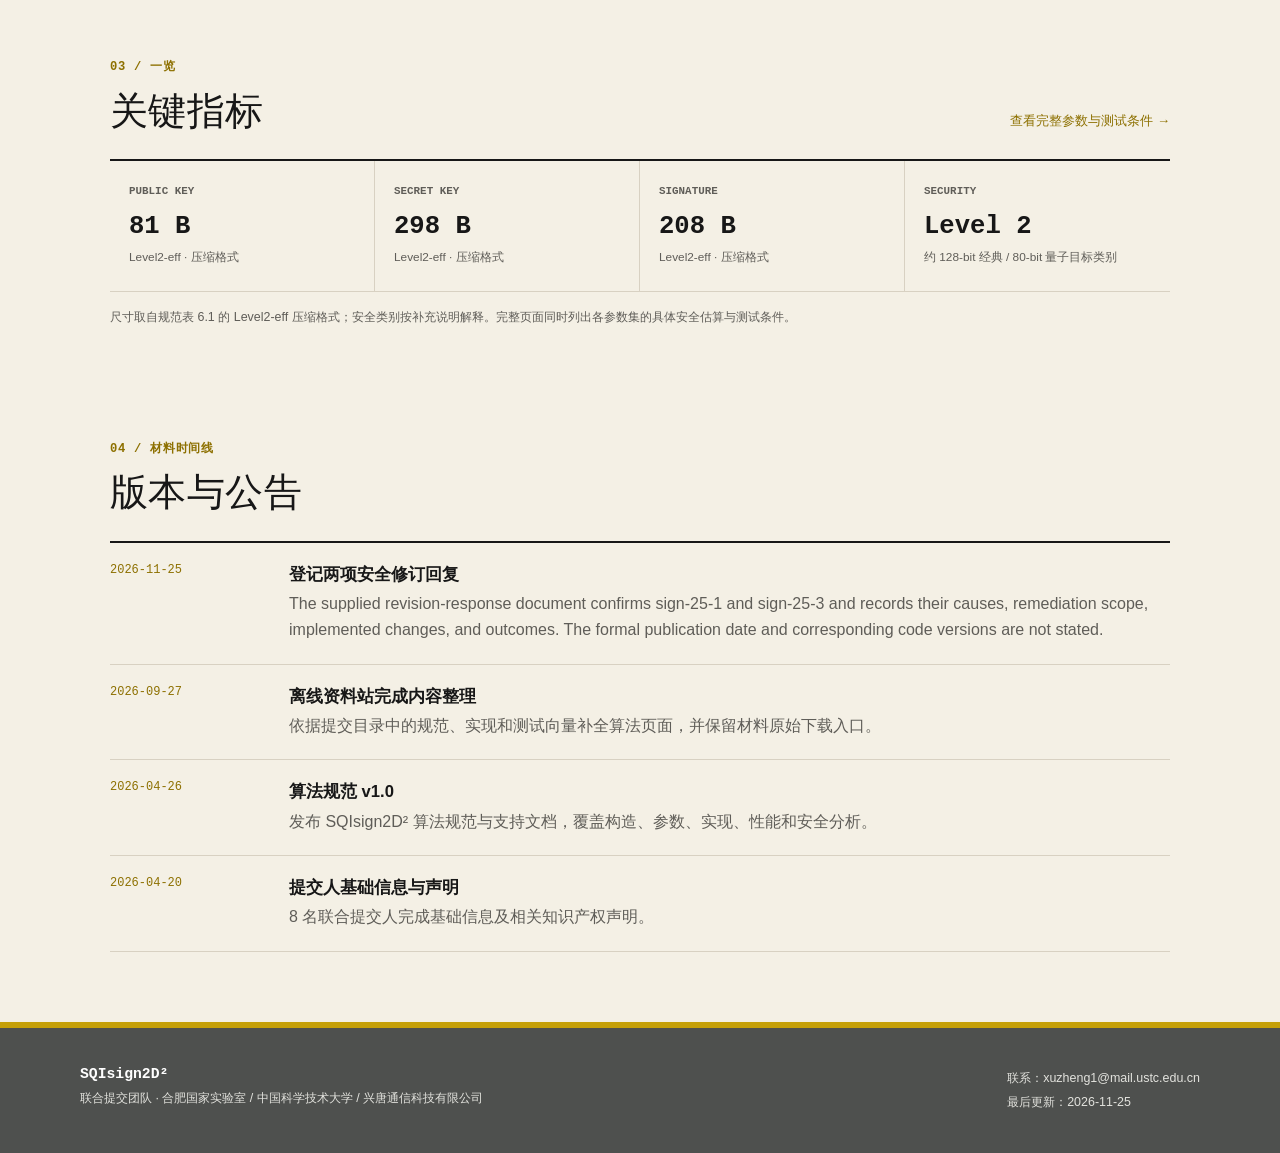
==== commit e208bfc9: "Add files via upload Update website with revision responses in English" ====
--- a/index.html
+++ b/index.html
@@ -64,7 +64,7 @@
         <a href="scheme.html"><span>01</span><h3>方案设计</h3><p>构造思路、数学基础、安全模型与设计取舍。</p></a>
         <a href="parameters.html"><span>02</span><h3>参数与性能</h3><p>8 个参数实例、密钥及签名尺寸与基准数据。</p></a>
         <a href="implementation.html"><span>03</span><h3>规范与实现</h3><p>规范文本、参考/优化代码与 16 份测试向量。</p></a>
-        <a href="responses.html"><span>04</span><h3>公开回应</h3><p>已登记 sign-25-1 与 sign-25-3 的确认结论、修订措施及勘误状态。</p></a>
+        <a href="responses.html"><span>04</span><h3>公开回应</h3><p lang="en">English response records for sign-25-1 and sign-25-3, including the confirmed causes, implemented changes, and outcomes.</p></a>
       </div>
     </section>
     <section class="section metrics-section">
@@ -80,7 +80,7 @@
     <section class="section update-section">
       <div class="section-heading"><div><p class="section-index">04 / 材料时间线</p><h2>版本与公告</h2></div></div>
       <ol class="timeline">
-        <li><time>2026-11-25</time><div><h3>登记两项安全修订回复</h3><p>依据现有修订回复材料，整理 sign-25-1 与 sign-25-3 的问题原因、影响范围、修订措施和勘误状态；正式发布日期及对应代码版本尚待补充。</p></div></li>
+        <li><time>2026-11-25</time><div><h3>登记两项安全修订回复</h3><p lang="en">The supplied revision-response document confirms sign-25-1 and sign-25-3 and records their causes, remediation scope, implemented changes, and outcomes. The formal publication date and corresponding code versions are not stated.</p></div></li>
         <li><time>2026-09-27</time><div><h3>离线资料站完成内容整理</h3><p>依据提交目录中的规范、实现和测试向量补全算法页面，并保留材料原始下载入口。</p></div></li>
         <li><time>2026-04-26</time><div><h3>算法规范 v1.0</h3><p>发布 SQIsign2D² 算法规范与支持文档，覆盖构造、参数、实现、性能和安全分析。</p></div></li>
         <li><time>2026-04-20</time><div><h3>提交人基础信息与声明</h3><p>8 名联合提交人完成基础信息及相关知识产权声明。</p></div></li>
--- a/assets/styles.css
+++ b/assets/styles.css
@@ -1,246 +1,253 @@
-:root {
-  --ink: #171717;
-  --muted: #5f5d58;
-  --ivory: #f4f0e5;
-  --ivory-deep: #ebe5d8;
-  --paper: #fffdf7;
-  --charcoal: #5d5e5b;
-  --charcoal-dark: #4e504e;
-  --gold: #c5a009;
-  --gold-dark: #8d7000;
-  --line: #d8d1c2;
-  --max: 1120px;
-  --serif: Georgia, "Times New Roman", "Songti SC", STSong, serif;
-  --sans: Arial, "Microsoft YaHei", sans-serif;
-  --mono: "Courier New", Consolas, monospace;
-}
-
-* { box-sizing: border-box; }
-html { scroll-behavior: smooth; }
-body { margin: 0; color: var(--ink); background: var(--ivory); font: 16px/1.65 var(--sans); }
-a { color: var(--gold-dark); }
-button, select { font: inherit; }
-p, h1, h2, h3 { margin-top: 0; }
-.skip-link { position: fixed; z-index: 100; top: -5rem; left: 1rem; padding: .6rem 1rem; background: #fff; }
-.skip-link:focus { top: 1rem; }
-
-.site-header {
-  min-height: 126px;
-  padding: 0 max(30px, calc((100vw - var(--max)) / 2));
-  display: flex;
-  align-items: center;
-  justify-content: space-between;
-  gap: 2rem;
-  color: #fff;
-  background: var(--charcoal);
-  border-bottom: 9px solid var(--gold);
-  box-shadow: inset 0 -12px 0 rgba(255,255,255,.8);
-}
-.brand { display: flex; align-items: center; gap: 15px; color: #fff; text-decoration: none; min-width: max-content; }
-.brand span:last-child { display: flex; flex-direction: column; line-height: 1.12; }
-.brand b { font: 600 1.05rem var(--mono); letter-spacing: .03em; }
-.brand small { margin-top: 5px; color: #e0e0dc; font-size: .66rem; letter-spacing: .1em; }
-.brand-mark { position: relative; width: 64px; height: 64px; display: grid; place-items: center; transform: rotate(30deg); }
-.brand-mark i { position: absolute; width: 51px; height: 17px; border: 2px solid #fff; border-radius: 50%; }
-.brand-mark i:nth-child(2) { transform: rotate(60deg); }
-.brand-mark i:nth-child(3) { transform: rotate(120deg); }
-.primary-nav { display: flex; align-items: center; gap: clamp(18px, 2.8vw, 40px); }
-.primary-nav a { position: relative; padding: 44px 0 38px; color: #fff; text-decoration: none; font: 500 .96rem var(--mono); letter-spacing: .02em; white-space: nowrap; }
-.primary-nav a:hover, .primary-nav a.active { color: #fff5c6; }
-.primary-nav a.active::after { content: ""; position: absolute; right: 0; bottom: 29px; left: 0; height: 3px; background: var(--gold); }
-.menu-button { display: none; padding: .45rem .75rem; color: #fff; background: transparent; border: 1px solid #e6e6e1; }
-
-.hero { padding: 70px max(30px, calc((100vw - var(--max)) / 2)) 62px; text-align: center; background: var(--ivory); }
-.eyebrow { display: flex; justify-content: center; gap: 30px; color: var(--muted); font: 500 .76rem var(--mono); }
-.hero-layout { padding-top: 48px; }
-.kicker, .section-index { color: var(--gold-dark); font: 600 .76rem var(--mono); letter-spacing: .06em; text-transform: uppercase; }
-.hero h1 { margin: 8px 0 22px; font: 400 clamp(4rem, 8vw, 7rem)/1 var(--serif); letter-spacing: .035em; }
-.lead { max-width: 720px; margin: 0 auto; color: #343432; font-size: 1.04rem; }
-.hero-actions { display: flex; flex-wrap: wrap; justify-content: center; gap: 12px; margin-top: 30px; }
-.button { display: inline-flex; min-height: 41px; padding: .5rem 1rem; align-items: center; justify-content: center; color: var(--ink); background: transparent; border: 1px solid #88857d; text-decoration: none; font-size: .84rem; font-weight: 600; }
-.button:hover { border-color: var(--gold-dark); background: #fffaf0; }
-.button.primary { color: #fff; background: var(--charcoal-dark); border-color: var(--charcoal-dark); }
-.button.primary:hover { background: #3f413f; }
-.button.small { min-height: 36px; padding: .4rem .7rem; font-size: .78rem; }
-.button.disabled { color: var(--muted); background: var(--ivory-deep); border-color: var(--line); pointer-events: none; overflow-wrap: anywhere; }
-.status-panel { max-width: 900px; margin: 52px auto 0; padding: 0; text-align: left; background: rgba(255,255,255,.48); border-top: 2px solid var(--gold); border-bottom: 1px solid var(--line); }
-.panel-label { margin: 0; padding: 12px 16px 8px; color: var(--muted); font: 600 .7rem var(--mono); }
-.status-panel dl { display: grid; grid-template-columns: repeat(4, 1fr); margin: 0; }
-.status-panel dl div { min-width: 0; padding: 14px 16px; border-top: 1px solid var(--line); border-right: 1px solid var(--line); }
-.status-panel dl div:last-child { border-right: 0; }
-.status-panel dt { color: var(--muted); font-size: .75rem; }
-.status-panel dd { margin: 5px 0 0; font-size: .8rem; overflow-wrap: anywhere; }
-.status-note { margin: 0; padding: 10px 16px; color: var(--muted); border-top: 1px solid var(--line); font-size: .74rem; }
-.status-note span { display: inline-block; width: 6px; height: 6px; margin-right: 7px; background: var(--gold); border-radius: 50%; }
-
-.section, .wide-article { max-width: var(--max); margin: auto; padding: 70px 30px; }
-.intro-grid { display: grid; grid-template-columns: 280px 1fr; gap: 70px; border-top: 1px solid var(--line); }
-h2 { margin-bottom: 25px; font: 400 clamp(1.8rem, 3vw, 2.55rem)/1.2 var(--serif); letter-spacing: .01em; }
-h3 { font-size: 1.04rem; line-height: 1.4; }
-.prose { color: #464541; }
-.feature-band { max-width: none; padding-right: max(30px, calc((100vw - var(--max)) / 2)); padding-left: max(30px, calc((100vw - var(--max)) / 2)); background: #eee8db; border-top: 1px solid var(--line); border-bottom: 1px solid var(--line); }
-.section-index.light { color: var(--gold-dark); }
-.feature-grid { display: grid; grid-template-columns: repeat(4, 1fr); margin-top: 28px; border-top: 2px solid var(--gold); }
-.feature-grid a { min-height: 230px; padding: 28px 25px; color: var(--ink); border-right: 1px solid var(--line); text-align: center; text-decoration: none; }
-.feature-grid a:last-child { border-right: 0; }
-.feature-grid a:hover { background: rgba(255,255,255,.45); }
-.feature-grid a > span { color: var(--gold-dark); font: 500 .72rem var(--mono); }
-.feature-grid h3 { margin: 52px 0 12px; font: 600 1.2rem var(--sans); }
-.feature-grid p { margin: 0; color: var(--muted); font-size: .86rem; }
-.section-heading { display: flex; align-items: end; justify-content: space-between; gap: 28px; }
-.text-link { margin-bottom: 27px; text-decoration: none; font-size: .82rem; }
-.metric-grid { display: grid; grid-template-columns: repeat(4, 1fr); border-top: 2px solid var(--ink); border-bottom: 1px solid var(--line); }
-.metric-grid article { min-width: 0; padding: 24px 19px; border-right: 1px solid var(--line); display: flex; flex-direction: column; }
-.metric-grid article:last-child { border: 0; }
-.metric-grid small { color: var(--muted); font: 600 .68rem var(--mono); }
-.metric-grid strong { margin: 15px 0 7px; font: 600 clamp(1.15rem, 2vw, 1.6rem) var(--mono); overflow-wrap: anywhere; }
-.metric-grid span { color: var(--muted); font-size: .74rem; overflow-wrap: anywhere; }
-.fineprint { margin-top: 15px; color: var(--muted); font-size: .78rem; }
-.update-section { padding-top: 30px; }
-.timeline { margin: 0; padding: 0; border-top: 2px solid var(--ink); list-style: none; }
-.timeline li { display: grid; grid-template-columns: 155px 1fr; gap: 24px; padding: 20px 0; border-bottom: 1px solid var(--line); }
-.timeline time { color: var(--gold-dark); font: 500 .75rem var(--mono); }
-.timeline h3 { margin: 0 0 5px; }
-.timeline p { margin: 0; color: var(--muted); overflow-wrap: anywhere; }
-
-.page-hero { padding: 62px max(30px, calc((100vw - var(--max)) / 2)) 54px; background: var(--ivory); border-bottom: 1px solid var(--line); }
-.page-hero h1 { margin: 9px 0 17px; font: 400 clamp(2.8rem, 6vw, 4.7rem)/1.08 var(--serif); letter-spacing: .025em; }
-.page-hero > p:last-of-type { max-width: 760px; margin-bottom: 0; color: var(--muted); overflow-wrap: anywhere; }
-.content-shell { max-width: var(--max); margin: auto; padding: 62px 30px 90px; display: grid; grid-template-columns: 180px 1fr; gap: 70px; }
-.side-nav { position: sticky; top: 24px; height: max-content; display: flex; flex-direction: column; border-top: 2px solid var(--gold); }
-.side-nav p { margin: 12px 0 6px; color: var(--muted); font-size: .78rem; }
-.side-nav a { padding: 9px 0; border-top: 1px solid var(--line); text-decoration: none; font-size: .84rem; }
-.article-body section, .wide-article > section { margin-bottom: 72px; scroll-margin-top: 20px; }
-.article-body p { color: #45443f; overflow-wrap: anywhere; }
-.article-body h3 { margin-top: 30px; }
-.flow { display: grid; grid-template-columns: 1fr auto 1fr auto 1fr; align-items: center; margin: 28px 0; padding: 21px; background: var(--paper); border: 1px solid var(--line); }
-.flow div { display: flex; flex-direction: column; }
-.flow b { font: 600 .83rem var(--mono); overflow-wrap: anywhere; }
-.flow span { color: var(--muted); font-size: .74rem; overflow-wrap: anywhere; }
-.flow i { color: var(--gold-dark); font-style: normal; }
-.callout { display: flex; flex-direction: column; gap: 12px; margin: 22px 0; padding: 20px; background: #eee8db; border-left: 3px solid var(--gold); }
-.callout b { color: #6f5b0a; font-size: .78rem; }
-code { font-family: var(--mono); font-size: .82rem; white-space: pre-wrap; overflow-wrap: anywhere; }
-.number-list { margin: 0; padding: 0; list-style: none; counter-reset: item; }
-.number-list li { display: grid; grid-template-columns: 1fr 2fr; gap: 26px; padding: 16px 0; border-top: 1px solid var(--line); counter-increment: item; }
-.number-list li::before { content: "0" counter(item); grid-column: 1 / -1; color: var(--gold-dark); font: 500 .7rem var(--mono); }
-.number-list span { color: var(--muted); overflow-wrap: anywhere; }
-.two-col { display: grid; grid-template-columns: 1fr 1fr; gap: 30px; }
-.two-col > div { padding-top: 17px; border-top: 2px solid var(--ink); }
-.two-col li { margin-bottom: 7px; overflow-wrap: anywhere; }
-blockquote { margin: 26px 0; padding: 6px 0 6px 20px; color: #3e3c36; border-left: 3px solid var(--gold); font: 400 1.1rem/1.6 var(--serif); overflow-wrap: anywhere; }
-.wide-article { padding-top: 60px; }
-.version-chip { margin-bottom: 24px; padding: 6px 10px; border: 1px solid var(--line); color: var(--muted); font: 500 .72rem var(--mono); }
-.table-wrap { overflow-x: auto; border-top: 2px solid var(--ink); }
-table { width: 100%; min-width: 800px; border-collapse: collapse; background: rgba(255,255,255,.24); font-size: .84rem; }
-caption { padding: 10px 0; color: var(--muted); text-align: left; font-size: .76rem; }
-th, td { padding: 13px 12px; border-bottom: 1px solid var(--line); text-align: left; vertical-align: top; overflow-wrap: anywhere; }
-thead th { background: var(--ivory-deep); font: 600 .72rem var(--mono); }
-tbody th { font: 600 .8rem var(--mono); }
-.benchmark-meta { display: grid; grid-template-columns: repeat(4, 1fr); margin: 20px 0; border: 1px solid var(--line); background: rgba(255,255,255,.3); }
-.benchmark-meta div { display: flex; flex-direction: column; padding: 17px; border-right: 1px solid var(--line); }
-.benchmark-meta div:last-child { border: 0; }
-.benchmark-meta small { color: var(--muted); font-size: .71rem; }
-.benchmark-meta b { margin-top: 6px; font-size: .79rem; overflow-wrap: anywhere; }
-.resource-grid { display: grid; grid-template-columns: repeat(2, 1fr); gap: 14px; }
-.resource-grid article { min-width: 0; padding: 22px; background: rgba(255,255,255,.35); border: 1px solid var(--line); }
-.resource-grid article > span { color: var(--gold-dark); font: 600 .7rem var(--mono); }
-.resource-grid h3 { margin: 20px 0 6px; }
-.resource-grid p { min-height: 28px; color: var(--muted); font-size: .82rem; overflow-wrap: anywhere; }
-.resource-grid .button { width: 100%; justify-content: flex-start; }
-.status-tag { display: inline-block; padding: 1px 6px; border: 1px solid #9a9589; font-size: .7rem; }
-.code-block { color: #eeeeea; background: #3f4140; border-top: 3px solid var(--gold); }
-.code-block > div { display: flex; justify-content: space-between; padding: 9px 14px; color: #d0d0cb; border-bottom: 1px solid #656764; font: 500 .7rem var(--mono); }
-.code-block button { color: #fff2b0; background: none; border: 0; cursor: pointer; }
-.code-block pre { min-height: 135px; margin: 0; padding: 20px; overflow: auto; }
-.response-policy { padding: 28px; background: rgba(255,255,255,.38); border: 1px solid var(--line); }
-.policy-meta { display: flex; flex-wrap: wrap; gap: 8px 24px; padding-top: 15px; border-top: 1px solid var(--line); color: var(--muted); font-size: .76rem; }
-.filter-label { margin-bottom: 24px; font-size: .78rem; }
-.filter-label select { margin-left: 7px; padding: 6px 24px 6px 8px; background: var(--paper); border: 1px solid var(--line); }
-.response-list { border-top: 2px solid var(--ink); }
-.response-list details { border-bottom: 1px solid var(--line); }
-.response-list summary { display: grid; grid-template-columns: 86px 1fr 115px; gap: 18px; align-items: center; padding: 18px 0; list-style: none; cursor: pointer; }
-.response-list summary::-webkit-details-marker { display: none; }
-.response-list summary b { overflow-wrap: anywhere; }
-.response-list summary time { color: var(--muted); font: 500 .7rem var(--mono); text-align: right; }
-.response-list details > div { max-width: 860px; padding: 0 0 24px 104px; }
-.response-list dl { display: grid; grid-template-columns: 95px 1fr; }
-.response-list dt, .response-list dd { padding: 10px 0; border-top: 1px solid var(--line); }
-.response-list dt { color: var(--muted); font-size: .73rem; }
-.response-list dd { margin: 0; overflow-wrap: anywhere; }
-.response-state { padding: 3px 6px; border: 1px solid; font: 600 .66rem var(--mono); }
-.response-state.answered { color: #3f675c; }
-.response-state.updated { color: #715d08; }
-.response-state.open { color: #7f503f; }
-.empty-state { padding: 28px; background: rgba(255,255,255,.38); border-top: 2px solid var(--ink); border-bottom: 1px solid var(--line); }
-.empty-state strong { display: block; margin-bottom: 8px; font: 600 1rem var(--sans); }
-.empty-state p { margin: 0; color: var(--muted); }
-.team-grid { display: grid; grid-template-columns: repeat(2, 1fr); border-top: 2px solid var(--ink); }
-.team-grid article { min-height: 145px; padding: 24px 22px 25px 0; border-bottom: 1px solid var(--line); }
-.team-grid article:nth-child(odd) { margin-right: 25px; border-right: 1px solid var(--line); }
-.team-grid article > span { color: var(--gold-dark); font: 500 .68rem var(--mono); }
-.team-grid h3 { margin: 18px 0 5px; overflow-wrap: anywhere; }
-.team-grid p { margin-bottom: 4px; font-size: .82rem; overflow-wrap: anywhere; }
-.team-grid small { color: var(--muted); overflow-wrap: anywhere; }
-.institution-list { display: grid; grid-template-columns: 1fr 1fr; border-top: 2px solid var(--ink); }
-.institution-list p { margin: 0; padding: 15px 14px 15px 0; border-bottom: 1px solid var(--line); overflow-wrap: anywhere; }
-.contact-panel { display: grid; grid-template-columns: 1fr 1fr; gap: 35px; padding: 30px !important; background: #eee8db; border: 1px solid var(--line); }
-.contact-panel h2 { margin-bottom: 0; }
-.contact-panel p { color: #4b4943; overflow-wrap: anywhere; }
-.site-footer { display: flex; justify-content: space-between; gap: 30px; padding: 36px max(30px, calc((100vw - var(--max)) / 2)); color: #e2e2dd; background: var(--charcoal-dark); border-top: 6px solid var(--gold); font-size: .78rem; }
-.site-footer b { color: #fff; font: 600 .92rem var(--mono); }
-.site-footer p { margin: 4px 0; overflow-wrap: anywhere; }
-
-@media (max-width: 940px) {
-  .site-header { min-height: 90px; flex-wrap: wrap; padding-top: 12px; padding-bottom: 18px; }
-  .brand-mark { width: 48px; height: 48px; }
-  .brand-mark i { width: 39px; height: 14px; }
-  .menu-button { display: block; }
-  .primary-nav { display: none; width: 100%; flex-direction: column; align-items: stretch; gap: 0; }
-  .primary-nav.open { display: flex; }
-  .primary-nav a { padding: 9px 4px; border-top: 1px solid #777875; }
-  .primary-nav a.active::after { display: none; }
-  .status-panel dl { grid-template-columns: 1fr 1fr; }
-  .status-panel dl div:nth-child(2) { border-right: 0; }
-  .status-panel dl div:nth-child(-n+2) { border-bottom: 1px solid var(--line); }
-  .feature-grid { grid-template-columns: 1fr 1fr; }
-  .feature-grid a:nth-child(2) { border-right: 0; }
-  .feature-grid a:nth-child(-n+2) { border-bottom: 1px solid var(--line); }
-  .content-shell { grid-template-columns: 1fr; gap: 35px; }
-  .side-nav { position: static; display: grid; grid-template-columns: repeat(2, 1fr); }
-  .side-nav p { grid-column: 1 / -1; }
-  .benchmark-meta { grid-template-columns: 1fr 1fr; }
-  .benchmark-meta div:nth-child(2) { border-right: 0; }
-  .benchmark-meta div:nth-child(-n+2) { border-bottom: 1px solid var(--line); }
-}
-
-@media (max-width: 660px) {
-  .hero { padding-top: 48px; }
-  .eyebrow { flex-direction: column; gap: 3px; }
-  .hero-layout { padding-top: 35px; }
-  .hero h1 { font-size: clamp(2.4rem, 12vw, 3.25rem); letter-spacing: .01em; }
-  .hero-actions { flex-direction: column; }
-  .button { width: 100%; }
-  .status-panel dl { grid-template-columns: 1fr; }
-  .status-panel dl div { border-right: 0; border-bottom: 1px solid var(--line); }
-  .section, .wide-article { padding-top: 54px; padding-bottom: 54px; }
-  .intro-grid, .two-col, .contact-panel { grid-template-columns: 1fr; gap: 25px; }
-  .feature-grid, .metric-grid, .team-grid, .institution-list { grid-template-columns: 1fr; }
-  .feature-grid a, .metric-grid article, .team-grid article, .team-grid article:nth-child(odd) { margin-right: 0; border-right: 0; border-bottom: 1px solid var(--line); }
-  .section-heading { align-items: start; flex-direction: column; gap: 0; }
-  .text-link, .version-chip, .filter-label { margin-bottom: 22px; }
-  .timeline li { grid-template-columns: 1fr; gap: 6px; }
-  .flow { grid-template-columns: 1fr; gap: 7px; text-align: center; }
-  .flow i { transform: rotate(90deg); }
-  .number-list li { grid-template-columns: 1fr; }
-  .resource-grid, .benchmark-meta { grid-template-columns: 1fr; }
-  .benchmark-meta div { border-right: 0; border-bottom: 1px solid var(--line); }
-  .response-list summary { grid-template-columns: 80px 1fr; }
-  .response-list summary time { grid-column: 2; text-align: left; }
-  .response-list details > div { padding-left: 0; }
-  .response-list dl { grid-template-columns: 1fr; }
-  .response-list dd { padding-top: 0; border-top: 0; }
-  .site-footer { flex-direction: column; }
-}
-
-@media (prefers-reduced-motion: reduce) { html { scroll-behavior: auto; } }
+:root {
+  --ink: #171717;
+  --muted: #5f5d58;
+  --ivory: #f4f0e5;
+  --ivory-deep: #ebe5d8;
+  --paper: #fffdf7;
+  --charcoal: #5d5e5b;
+  --charcoal-dark: #4e504e;
+  --gold: #c5a009;
+  --gold-dark: #8d7000;
+  --line: #d8d1c2;
+  --max: 1120px;
+  --serif: Georgia, "Times New Roman", "Songti SC", STSong, serif;
+  --sans: Arial, "Microsoft YaHei", sans-serif;
+  --mono: "Courier New", Consolas, monospace;
+}
+
+* { box-sizing: border-box; }
+html { scroll-behavior: smooth; }
+body { margin: 0; color: var(--ink); background: var(--ivory); font: 16px/1.65 var(--sans); }
+a { color: var(--gold-dark); }
+button, select { font: inherit; }
+p, h1, h2, h3 { margin-top: 0; }
+.skip-link { position: fixed; z-index: 100; top: -5rem; left: 1rem; padding: .6rem 1rem; background: #fff; }
+.skip-link:focus { top: 1rem; }
+
+.site-header {
+  min-height: 126px;
+  padding: 0 max(30px, calc((100vw - var(--max)) / 2));
+  display: flex;
+  align-items: center;
+  justify-content: space-between;
+  gap: 2rem;
+  color: #fff;
+  background: var(--charcoal);
+  border-bottom: 9px solid var(--gold);
+  box-shadow: inset 0 -12px 0 rgba(255,255,255,.8);
+}
+.brand { display: flex; align-items: center; gap: 15px; color: #fff; text-decoration: none; min-width: max-content; }
+.brand span:last-child { display: flex; flex-direction: column; line-height: 1.12; }
+.brand b { font: 600 1.05rem var(--mono); letter-spacing: .03em; }
+.brand small { margin-top: 5px; color: #e0e0dc; font-size: .66rem; letter-spacing: .1em; }
+.brand-mark { position: relative; width: 64px; height: 64px; display: grid; place-items: center; transform: rotate(30deg); }
+.brand-mark i { position: absolute; width: 51px; height: 17px; border: 2px solid #fff; border-radius: 50%; }
+.brand-mark i:nth-child(2) { transform: rotate(60deg); }
+.brand-mark i:nth-child(3) { transform: rotate(120deg); }
+.primary-nav { display: flex; align-items: center; gap: clamp(18px, 2.8vw, 40px); }
+.primary-nav a { position: relative; padding: 44px 0 38px; color: #fff; text-decoration: none; font: 500 .96rem var(--mono); letter-spacing: .02em; white-space: nowrap; }
+.primary-nav a:hover, .primary-nav a.active { color: #fff5c6; }
+.primary-nav a.active::after { content: ""; position: absolute; right: 0; bottom: 29px; left: 0; height: 3px; background: var(--gold); }
+.menu-button { display: none; padding: .45rem .75rem; color: #fff; background: transparent; border: 1px solid #e6e6e1; }
+
+.hero { padding: 70px max(30px, calc((100vw - var(--max)) / 2)) 62px; text-align: center; background: var(--ivory); }
+.eyebrow { display: flex; justify-content: center; gap: 30px; color: var(--muted); font: 500 .76rem var(--mono); }
+.hero-layout { padding-top: 48px; }
+.kicker, .section-index { color: var(--gold-dark); font: 600 .76rem var(--mono); letter-spacing: .06em; text-transform: uppercase; }
+.hero h1 { margin: 8px 0 22px; font: 400 clamp(4rem, 8vw, 7rem)/1 var(--serif); letter-spacing: .035em; }
+.lead { max-width: 720px; margin: 0 auto; color: #343432; font-size: 1.04rem; }
+.hero-actions { display: flex; flex-wrap: wrap; justify-content: center; gap: 12px; margin-top: 30px; }
+.button { display: inline-flex; min-height: 41px; padding: .5rem 1rem; align-items: center; justify-content: center; color: var(--ink); background: transparent; border: 1px solid #88857d; text-decoration: none; font-size: .84rem; font-weight: 600; }
+.button:hover { border-color: var(--gold-dark); background: #fffaf0; }
+.button.primary { color: #fff; background: var(--charcoal-dark); border-color: var(--charcoal-dark); }
+.button.primary:hover { background: #3f413f; }
+.button.small { min-height: 36px; padding: .4rem .7rem; font-size: .78rem; }
+.button.disabled { color: var(--muted); background: var(--ivory-deep); border-color: var(--line); pointer-events: none; overflow-wrap: anywhere; }
+.status-panel { max-width: 900px; margin: 52px auto 0; padding: 0; text-align: left; background: rgba(255,255,255,.48); border-top: 2px solid var(--gold); border-bottom: 1px solid var(--line); }
+.panel-label { margin: 0; padding: 12px 16px 8px; color: var(--muted); font: 600 .7rem var(--mono); }
+.status-panel dl { display: grid; grid-template-columns: repeat(4, 1fr); margin: 0; }
+.status-panel dl div { min-width: 0; padding: 14px 16px; border-top: 1px solid var(--line); border-right: 1px solid var(--line); }
+.status-panel dl div:last-child { border-right: 0; }
+.status-panel dt { color: var(--muted); font-size: .75rem; }
+.status-panel dd { margin: 5px 0 0; font-size: .8rem; overflow-wrap: anywhere; }
+.status-note { margin: 0; padding: 10px 16px; color: var(--muted); border-top: 1px solid var(--line); font-size: .74rem; }
+.status-note span { display: inline-block; width: 6px; height: 6px; margin-right: 7px; background: var(--gold); border-radius: 50%; }
+
+.section, .wide-article { max-width: var(--max); margin: auto; padding: 70px 30px; }
+.intro-grid { display: grid; grid-template-columns: 280px 1fr; gap: 70px; border-top: 1px solid var(--line); }
+h2 { margin-bottom: 25px; font: 400 clamp(1.8rem, 3vw, 2.55rem)/1.2 var(--serif); letter-spacing: .01em; }
+h3 { font-size: 1.04rem; line-height: 1.4; }
+.prose { color: #464541; }
+.feature-band { max-width: none; padding-right: max(30px, calc((100vw - var(--max)) / 2)); padding-left: max(30px, calc((100vw - var(--max)) / 2)); background: #eee8db; border-top: 1px solid var(--line); border-bottom: 1px solid var(--line); }
+.section-index.light { color: var(--gold-dark); }
+.feature-grid { display: grid; grid-template-columns: repeat(4, 1fr); margin-top: 28px; border-top: 2px solid var(--gold); }
+.feature-grid a { min-height: 230px; padding: 28px 25px; color: var(--ink); border-right: 1px solid var(--line); text-align: center; text-decoration: none; }
+.feature-grid a:last-child { border-right: 0; }
+.feature-grid a:hover { background: rgba(255,255,255,.45); }
+.feature-grid a > span { color: var(--gold-dark); font: 500 .72rem var(--mono); }
+.feature-grid h3 { margin: 52px 0 12px; font: 600 1.2rem var(--sans); }
+.feature-grid p { margin: 0; color: var(--muted); font-size: .86rem; }
+.section-heading { display: flex; align-items: end; justify-content: space-between; gap: 28px; }
+.text-link { margin-bottom: 27px; text-decoration: none; font-size: .82rem; }
+.metric-grid { display: grid; grid-template-columns: repeat(4, 1fr); border-top: 2px solid var(--ink); border-bottom: 1px solid var(--line); }
+.metric-grid article { min-width: 0; padding: 24px 19px; border-right: 1px solid var(--line); display: flex; flex-direction: column; }
+.metric-grid article:last-child { border: 0; }
+.metric-grid small { color: var(--muted); font: 600 .68rem var(--mono); }
+.metric-grid strong { margin: 15px 0 7px; font: 600 clamp(1.15rem, 2vw, 1.6rem) var(--mono); overflow-wrap: anywhere; }
+.metric-grid span { color: var(--muted); font-size: .74rem; overflow-wrap: anywhere; }
+.fineprint { margin-top: 15px; color: var(--muted); font-size: .78rem; }
+.update-section { padding-top: 30px; }
+.timeline { margin: 0; padding: 0; border-top: 2px solid var(--ink); list-style: none; }
+.timeline li { display: grid; grid-template-columns: 155px 1fr; gap: 24px; padding: 20px 0; border-bottom: 1px solid var(--line); }
+.timeline time { color: var(--gold-dark); font: 500 .75rem var(--mono); }
+.timeline h3 { margin: 0 0 5px; }
+.timeline p { margin: 0; color: var(--muted); overflow-wrap: anywhere; }
+
+.page-hero { padding: 62px max(30px, calc((100vw - var(--max)) / 2)) 54px; background: var(--ivory); border-bottom: 1px solid var(--line); }
+.page-hero h1 { margin: 9px 0 17px; font: 400 clamp(2.8rem, 6vw, 4.7rem)/1.08 var(--serif); letter-spacing: .025em; }
+.page-hero > p:last-of-type { max-width: 760px; margin-bottom: 0; color: var(--muted); overflow-wrap: anywhere; }
+.content-shell { max-width: var(--max); margin: auto; padding: 62px 30px 90px; display: grid; grid-template-columns: 180px 1fr; gap: 70px; }
+.side-nav { position: sticky; top: 24px; height: max-content; display: flex; flex-direction: column; border-top: 2px solid var(--gold); }
+.side-nav p { margin: 12px 0 6px; color: var(--muted); font-size: .78rem; }
+.side-nav a { padding: 9px 0; border-top: 1px solid var(--line); text-decoration: none; font-size: .84rem; }
+.article-body section, .wide-article > section { margin-bottom: 72px; scroll-margin-top: 20px; }
+.article-body p { color: #45443f; overflow-wrap: anywhere; }
+.article-body h3 { margin-top: 30px; }
+.flow { display: grid; grid-template-columns: 1fr auto 1fr auto 1fr; align-items: center; margin: 28px 0; padding: 21px; background: var(--paper); border: 1px solid var(--line); }
+.flow div { display: flex; flex-direction: column; }
+.flow b { font: 600 .83rem var(--mono); overflow-wrap: anywhere; }
+.flow span { color: var(--muted); font-size: .74rem; overflow-wrap: anywhere; }
+.flow i { color: var(--gold-dark); font-style: normal; }
+.callout { display: flex; flex-direction: column; gap: 12px; margin: 22px 0; padding: 20px; background: #eee8db; border-left: 3px solid var(--gold); }
+.callout b { color: #6f5b0a; font-size: .78rem; }
+code { font-family: var(--mono); font-size: .82rem; white-space: pre-wrap; overflow-wrap: anywhere; }
+.number-list { margin: 0; padding: 0; list-style: none; counter-reset: item; }
+.number-list li { display: grid; grid-template-columns: 1fr 2fr; gap: 26px; padding: 16px 0; border-top: 1px solid var(--line); counter-increment: item; }
+.number-list li::before { content: "0" counter(item); grid-column: 1 / -1; color: var(--gold-dark); font: 500 .7rem var(--mono); }
+.number-list span { color: var(--muted); overflow-wrap: anywhere; }
+.two-col { display: grid; grid-template-columns: 1fr 1fr; gap: 30px; }
+.two-col > div { padding-top: 17px; border-top: 2px solid var(--ink); }
+.two-col li { margin-bottom: 7px; overflow-wrap: anywhere; }
+blockquote { margin: 26px 0; padding: 6px 0 6px 20px; color: #3e3c36; border-left: 3px solid var(--gold); font: 400 1.1rem/1.6 var(--serif); overflow-wrap: anywhere; }
+.wide-article { padding-top: 60px; }
+.version-chip { margin-bottom: 24px; padding: 6px 10px; border: 1px solid var(--line); color: var(--muted); font: 500 .72rem var(--mono); }
+.table-wrap { width: 100%; max-width: 100%; overflow-x: auto; border-top: 2px solid var(--ink); }
+table { width: 100%; min-width: 800px; border-collapse: collapse; background: rgba(255,255,255,.24); font-size: .84rem; }
+caption { padding: 10px 0; color: var(--muted); text-align: left; font-size: .76rem; }
+th, td { padding: 13px 12px; border-bottom: 1px solid var(--line); text-align: left; vertical-align: top; overflow-wrap: anywhere; }
+thead th { background: var(--ivory-deep); font: 600 .72rem var(--mono); }
+tbody th { font: 600 .8rem var(--mono); }
+.benchmark-meta { display: grid; grid-template-columns: repeat(4, 1fr); margin: 20px 0; border: 1px solid var(--line); background: rgba(255,255,255,.3); }
+.benchmark-meta div { display: flex; flex-direction: column; padding: 17px; border-right: 1px solid var(--line); }
+.benchmark-meta div:last-child { border: 0; }
+.benchmark-meta small { color: var(--muted); font-size: .71rem; }
+.benchmark-meta b { margin-top: 6px; font-size: .79rem; overflow-wrap: anywhere; }
+.resource-grid { display: grid; grid-template-columns: repeat(2, 1fr); gap: 14px; }
+.resource-grid article { min-width: 0; padding: 22px; background: rgba(255,255,255,.35); border: 1px solid var(--line); }
+.resource-grid article > span { color: var(--gold-dark); font: 600 .7rem var(--mono); }
+.resource-grid h3 { margin: 20px 0 6px; }
+.resource-grid p { min-height: 28px; color: var(--muted); font-size: .82rem; overflow-wrap: anywhere; }
+.resource-grid .button { width: 100%; justify-content: flex-start; }
+.status-tag { display: inline-block; padding: 1px 6px; border: 1px solid #9a9589; font-size: .7rem; }
+.code-block { color: #eeeeea; background: #3f4140; border-top: 3px solid var(--gold); }
+.code-block > div { display: flex; justify-content: space-between; padding: 9px 14px; color: #d0d0cb; border-bottom: 1px solid #656764; font: 500 .7rem var(--mono); }
+.code-block button { color: #fff2b0; background: none; border: 0; cursor: pointer; }
+.code-block pre { min-height: 135px; margin: 0; padding: 20px; overflow: auto; }
+.response-policy { padding: 28px; background: rgba(255,255,255,.38); border: 1px solid var(--line); }
+.policy-meta { display: flex; flex-wrap: wrap; gap: 8px 24px; padding-top: 15px; border-top: 1px solid var(--line); color: var(--muted); font-size: .76rem; }
+.filter-label { margin-bottom: 24px; font-size: .78rem; }
+.filter-label select { margin-left: 7px; padding: 6px 24px 6px 8px; background: var(--paper); border: 1px solid var(--line); }
+.response-list { border-top: 2px solid var(--ink); }
+.response-list details { border-bottom: 1px solid var(--line); }
+.response-list summary { display: grid; grid-template-columns: 86px minmax(0, 1fr) 115px; gap: 18px; align-items: center; padding: 18px 0; list-style: none; cursor: pointer; }
+.response-list summary::-webkit-details-marker { display: none; }
+.response-list summary b { overflow-wrap: anywhere; }
+.response-list summary time { color: var(--muted); font: 500 .7rem var(--mono); text-align: right; }
+.response-list details > div { max-width: 860px; padding: 0 0 24px 104px; }
+.response-list dl { display: grid; grid-template-columns: 95px 1fr; }
+.response-list dt, .response-list dd { padding: 10px 0; border-top: 1px solid var(--line); }
+.response-list dt { color: var(--muted); font-size: .73rem; }
+.response-list dd { margin: 0; overflow-wrap: anywhere; }
+.response-state { padding: 3px 6px; border: 1px solid; font: 600 .66rem var(--mono); }
+.response-state.answered { color: #3f675c; }
+.response-state.updated { color: #715d08; }
+.response-state.open { color: #7f503f; }
+.empty-state { padding: 28px; background: rgba(255,255,255,.38); border-top: 2px solid var(--ink); border-bottom: 1px solid var(--line); }
+.empty-state strong { display: block; margin-bottom: 8px; font: 600 1rem var(--sans); }
+.empty-state p { margin: 0; color: var(--muted); }
+.team-grid { display: grid; grid-template-columns: repeat(2, 1fr); border-top: 2px solid var(--ink); }
+.team-grid article { min-height: 145px; padding: 24px 22px 25px 0; border-bottom: 1px solid var(--line); }
+.team-grid article:nth-child(odd) { margin-right: 25px; border-right: 1px solid var(--line); }
+.team-grid article > span { color: var(--gold-dark); font: 500 .68rem var(--mono); }
+.team-grid h3 { margin: 18px 0 5px; overflow-wrap: anywhere; }
+.team-grid p { margin-bottom: 4px; font-size: .82rem; overflow-wrap: anywhere; }
+.team-grid small { color: var(--muted); overflow-wrap: anywhere; }
+.institution-list { display: grid; grid-template-columns: 1fr 1fr; border-top: 2px solid var(--ink); }
+.institution-list p { margin: 0; padding: 15px 14px 15px 0; border-bottom: 1px solid var(--line); overflow-wrap: anywhere; }
+.contact-panel { display: grid; grid-template-columns: 1fr 1fr; gap: 35px; padding: 30px !important; background: #eee8db; border: 1px solid var(--line); }
+.contact-panel h2 { margin-bottom: 0; }
+.contact-panel p { color: #4b4943; overflow-wrap: anywhere; }
+.site-footer { display: flex; justify-content: space-between; gap: 30px; padding: 36px max(30px, calc((100vw - var(--max)) / 2)); color: #e2e2dd; background: var(--charcoal-dark); border-top: 6px solid var(--gold); font-size: .78rem; }
+.site-footer b { color: #fff; font: 600 .92rem var(--mono); }
+.site-footer p { margin: 4px 0; overflow-wrap: anywhere; }
+
+@media (max-width: 940px) {
+  .site-header { min-height: 90px; flex-wrap: wrap; padding-top: 12px; padding-bottom: 18px; }
+  .brand-mark { width: 48px; height: 48px; }
+  .brand-mark i { width: 39px; height: 14px; }
+  .menu-button { display: block; }
+  .primary-nav { display: none; width: 100%; flex-direction: column; align-items: stretch; gap: 0; }
+  .primary-nav.open { display: flex; }
+  .primary-nav a { padding: 9px 4px; border-top: 1px solid #777875; }
+  .primary-nav a.active::after { display: none; }
+  .status-panel dl { grid-template-columns: 1fr 1fr; }
+  .status-panel dl div:nth-child(2) { border-right: 0; }
+  .status-panel dl div:nth-child(-n+2) { border-bottom: 1px solid var(--line); }
+  .feature-grid { grid-template-columns: 1fr 1fr; }
+  .feature-grid a:nth-child(2) { border-right: 0; }
+  .feature-grid a:nth-child(-n+2) { border-bottom: 1px solid var(--line); }
+  .content-shell { grid-template-columns: 1fr; gap: 35px; }
+  .side-nav { position: static; display: grid; grid-template-columns: repeat(2, 1fr); }
+  .side-nav p { grid-column: 1 / -1; }
+  .benchmark-meta { grid-template-columns: 1fr 1fr; }
+  .benchmark-meta div:nth-child(2) { border-right: 0; }
+  .benchmark-meta div:nth-child(-n+2) { border-bottom: 1px solid var(--line); }
+}
+
+@media (max-width: 660px) {
+  body { overflow-x: hidden; }
+  .site-header, .page-hero, .wide-article, .site-footer { width: 100%; max-width: 100vw; }
+  .site-header { padding-right: 20px; padding-left: 20px; gap: .75rem; }
+  .brand { min-width: 0; }
+  .brand small { font-size: .58rem; letter-spacing: .05em; }
+  .menu-button { margin-left: auto; }
+  .hero { padding-top: 48px; }
+  .eyebrow { flex-direction: column; gap: 3px; }
+  .hero-layout { padding-top: 35px; }
+  .hero h1 { font-size: clamp(2.4rem, 12vw, 3.25rem); letter-spacing: .01em; }
+  .hero-actions { flex-direction: column; }
+  .button { width: 100%; }
+  .status-panel dl { grid-template-columns: 1fr; }
+  .status-panel dl div { border-right: 0; border-bottom: 1px solid var(--line); }
+  .section, .wide-article { padding-top: 54px; padding-bottom: 54px; }
+  .intro-grid, .two-col, .contact-panel { grid-template-columns: 1fr; gap: 25px; }
+  .feature-grid, .metric-grid, .team-grid, .institution-list { grid-template-columns: 1fr; }
+  .feature-grid a, .metric-grid article, .team-grid article, .team-grid article:nth-child(odd) { margin-right: 0; border-right: 0; border-bottom: 1px solid var(--line); }
+  .section-heading { align-items: start; flex-direction: column; gap: 0; }
+  .text-link, .version-chip, .filter-label { margin-bottom: 22px; }
+  .timeline li { grid-template-columns: 1fr; gap: 6px; }
+  .flow { grid-template-columns: 1fr; gap: 7px; text-align: center; }
+  .flow i { transform: rotate(90deg); }
+  .number-list li { grid-template-columns: 1fr; }
+  .resource-grid, .benchmark-meta { grid-template-columns: 1fr; }
+  .benchmark-meta div { border-right: 0; border-bottom: 1px solid var(--line); }
+  .response-policy, .response-list, .response-list details, .response-list summary, .response-list summary b, .table-wrap { min-width: 0; max-width: 100%; }
+  .response-list summary { grid-template-columns: 80px minmax(0, 1fr); }
+  .response-list summary time { grid-column: 2; text-align: left; }
+  .response-list details > div { padding-left: 0; }
+  .response-list dl { grid-template-columns: 1fr; }
+  .response-list dd { padding-top: 0; border-top: 0; }
+  .site-footer { flex-direction: column; }
+}
+
+@media (prefers-reduced-motion: reduce) { html { scroll-behavior: auto; } }
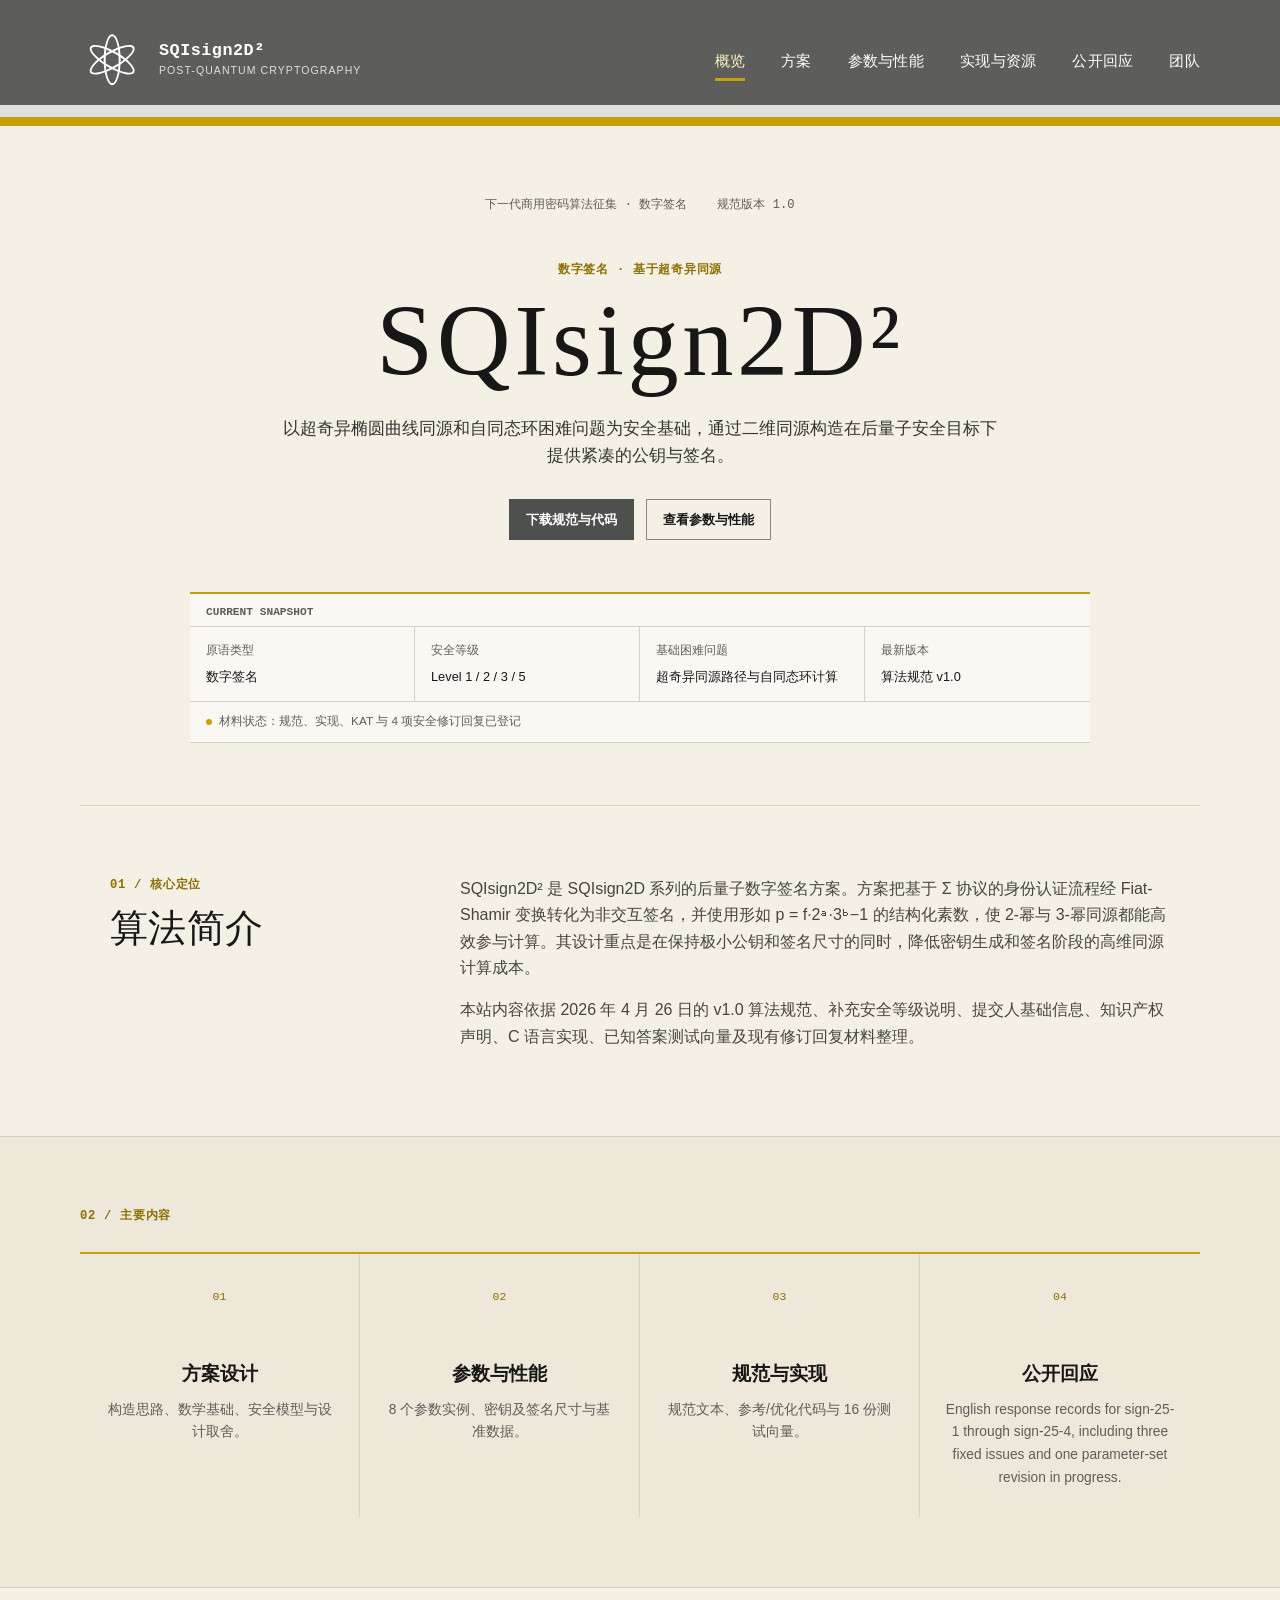
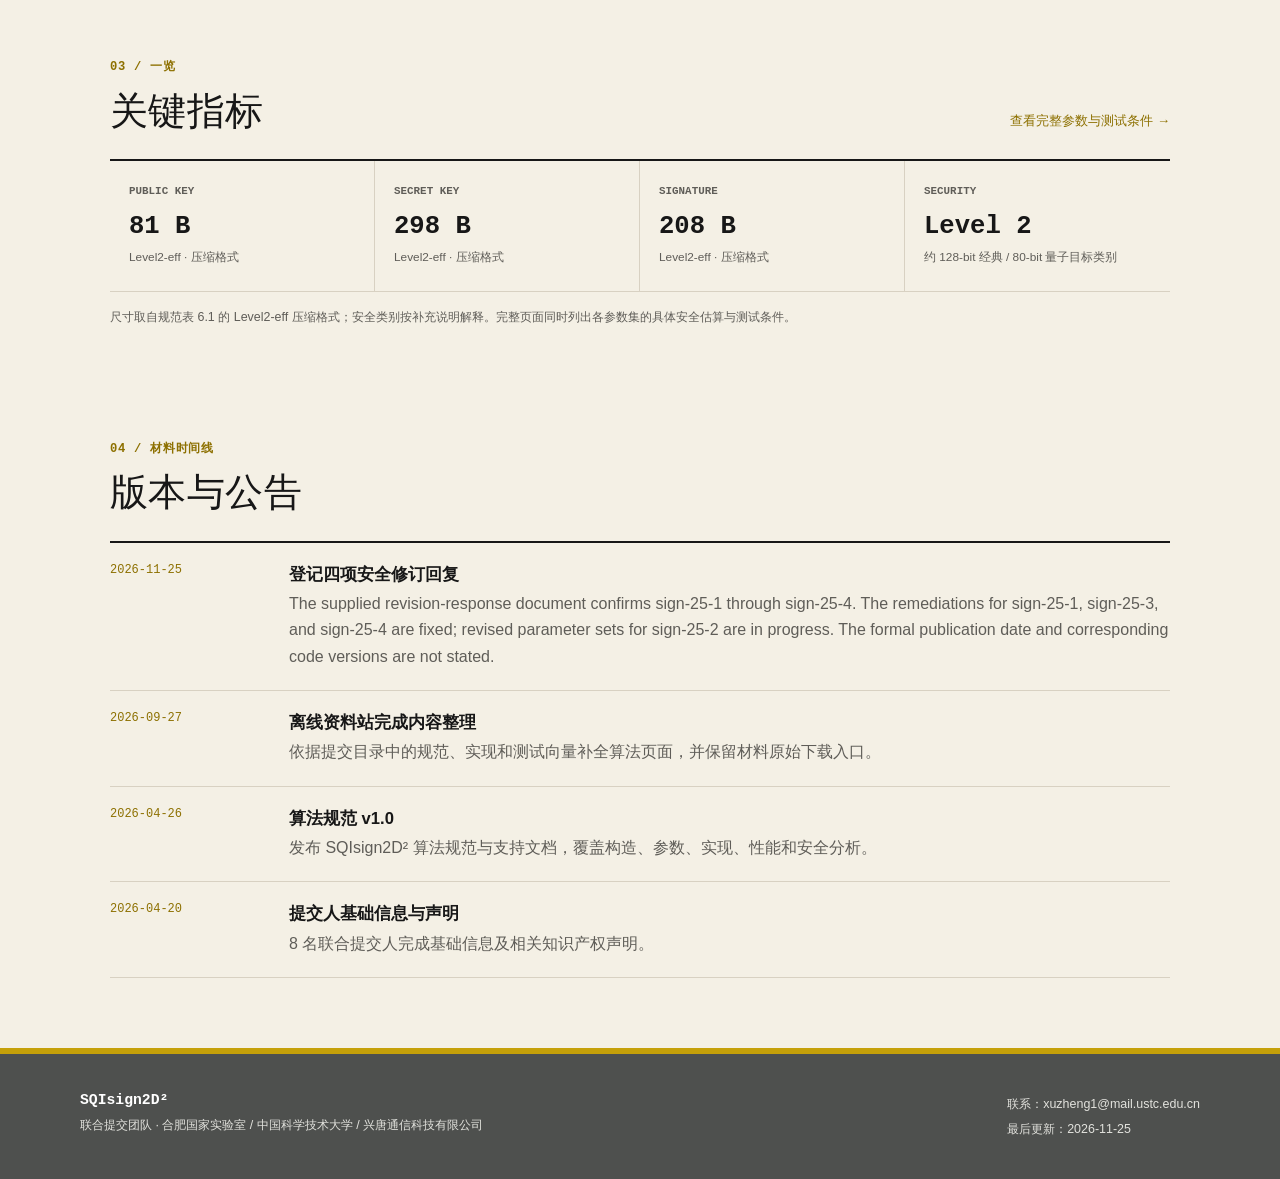
==== commit d99befc1: "Add files via upload add sign-25-2 and sign-25-4" ====
--- a/index.html
+++ b/index.html
@@ -47,7 +47,7 @@
             <div><dt>基础困难问题</dt><dd>超奇异同源路径与自同态环计算</dd></div>
             <div><dt>最新版本</dt><dd>算法规范 v1.0</dd></div>
           </dl>
-          <p class="status-note"><span></span>材料状态：规范、实现、KAT 与 2 项安全修订回复已登记</p>
+          <p class="status-note"><span></span>材料状态：规范、实现、KAT 与 4 项安全修订回复已登记</p>
         </aside>
       </div>
     </section>
@@ -64,7 +64,7 @@
         <a href="scheme.html"><span>01</span><h3>方案设计</h3><p>构造思路、数学基础、安全模型与设计取舍。</p></a>
         <a href="parameters.html"><span>02</span><h3>参数与性能</h3><p>8 个参数实例、密钥及签名尺寸与基准数据。</p></a>
         <a href="implementation.html"><span>03</span><h3>规范与实现</h3><p>规范文本、参考/优化代码与 16 份测试向量。</p></a>
-        <a href="responses.html"><span>04</span><h3>公开回应</h3><p lang="en">English response records for sign-25-1 and sign-25-3, including the confirmed causes, implemented changes, and outcomes.</p></a>
+        <a href="responses.html"><span>04</span><h3>公开回应</h3><p lang="en">English response records for sign-25-1 through sign-25-4, including three fixed issues and one parameter-set revision in progress.</p></a>
       </div>
     </section>
     <section class="section metrics-section">
@@ -80,7 +80,7 @@
     <section class="section update-section">
       <div class="section-heading"><div><p class="section-index">04 / 材料时间线</p><h2>版本与公告</h2></div></div>
       <ol class="timeline">
-        <li><time>2026-11-25</time><div><h3>登记两项安全修订回复</h3><p lang="en">The supplied revision-response document confirms sign-25-1 and sign-25-3 and records their causes, remediation scope, implemented changes, and outcomes. The formal publication date and corresponding code versions are not stated.</p></div></li>
+        <li><time>2026-11-25</time><div><h3>登记四项安全修订回复</h3><p lang="en">The supplied revision-response document confirms sign-25-1 through sign-25-4. The remediations for sign-25-1, sign-25-3, and sign-25-4 are fixed; revised parameter sets for sign-25-2 are in progress. The formal publication date and corresponding code versions are not stated.</p></div></li>
         <li><time>2026-09-27</time><div><h3>离线资料站完成内容整理</h3><p>依据提交目录中的规范、实现和测试向量补全算法页面，并保留材料原始下载入口。</p></div></li>
         <li><time>2026-04-26</time><div><h3>算法规范 v1.0</h3><p>发布 SQIsign2D² 算法规范与支持文档，覆盖构造、参数、实现、性能和安全分析。</p></div></li>
         <li><time>2026-04-20</time><div><h3>提交人基础信息与声明</h3><p>8 名联合提交人完成基础信息及相关知识产权声明。</p></div></li>
